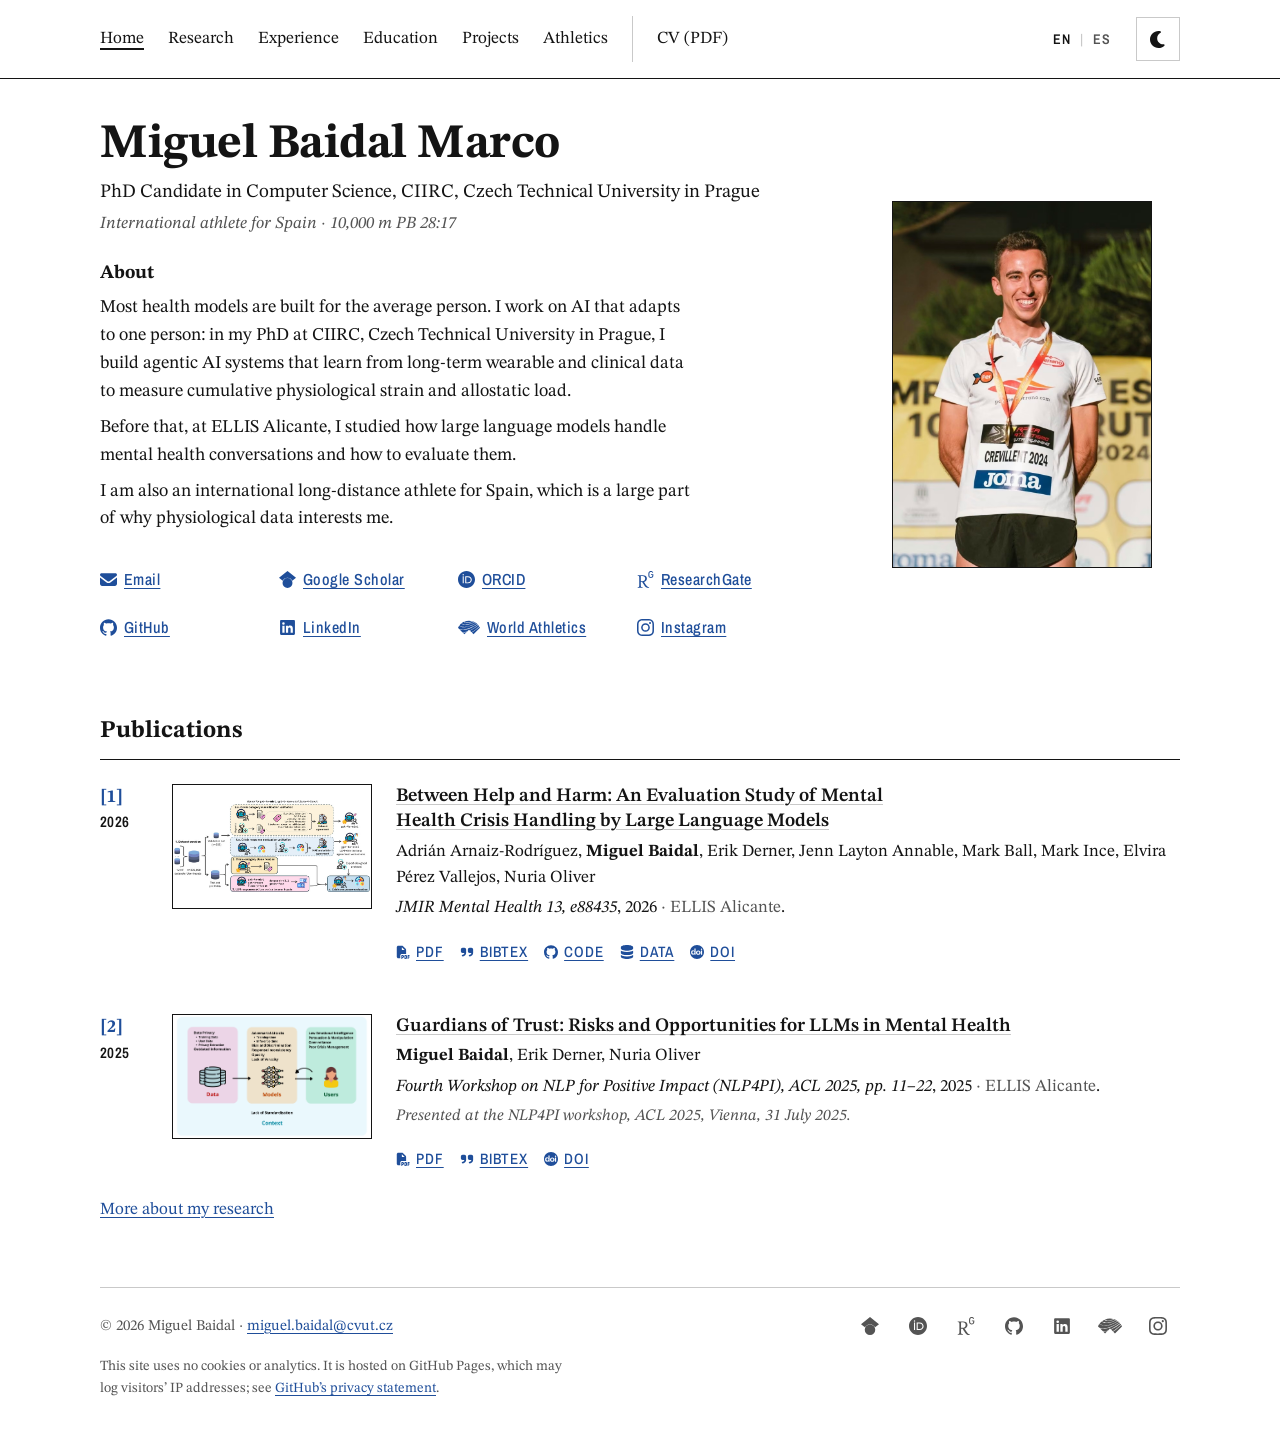
==== index.html @ 5a3a945b "Publish site miguelbaidal/personal-website@95e9708eb3a8faa648cc4aa5ee62a99ee3fa6f00" ====
<!DOCTYPE html><html lang="en"><head><meta charset="utf-8"><meta name="viewport" content="width=device-width, initial-scale=1"><title>Miguel Baidal · PhD Candidate in Computer Science</title><meta name="description" content="Miguel Baidal is a PhD candidate in Computer Science at the Czech Technical University in Prague, working on AI for health and sport, and an international long-distance athlete for Spain."><link rel="canonical" href="https://miguelbaidal.github.io/"><link rel="alternate" hreflang="en" href="https://miguelbaidal.github.io/"><link rel="alternate" hreflang="es" href="https://miguelbaidal.github.io/es/"><link rel="alternate" hreflang="x-default" href="https://miguelbaidal.github.io/"><meta property="og:type" content="profile"><meta property="og:title" content="Miguel Baidal · PhD Candidate in Computer Science"><meta property="og:description" content="Miguel Baidal is a PhD candidate in Computer Science at the Czech Technical University in Prague, working on AI for health and sport, and an international long-distance athlete for Spain."><meta property="og:url" content="https://miguelbaidal.github.io/"><meta property="og:locale" content="en_GB"><meta property="og:locale:alternate" content="es_ES"><meta property="og:image" content="https://miguelbaidal.github.io/img/photos/crevillent-2024-1600.jpg"><meta property="og:image:alt" content="Miguel Baidal smiling on the podium with a gold medal, wearing a white club shirt with a Crevillent 2024 race bib."><meta name="twitter:card" content="summary"><link rel="icon" href="/favicon.svg" type="image/svg+xml"><link rel="icon" href="/favicon-32.png" type="image/png" sizes="32x32"><link rel="apple-touch-icon" href="/apple-touch-icon.png"><script type="application/ld+json">{"@context":"https://schema.org","@type":"Person","name":"Miguel Baidal Marco","alternateName":"Miguel Baidal","jobTitle":"PhD Candidate in Computer Science","affiliation":{"@type":"CollegeOrUniversity","name":"Czech Technical University in Prague"},"email":"mailto:miguel.baidal@cvut.cz","url":"https://miguelbaidal.github.io/","sameAs":["https://scholar.google.com/citations?user=jMGmL9IAAAAJ&hl=en","https://orcid.org/0009-0005-6103-8293","https://www.researchgate.net/profile/Miguel-Baidal","https://github.com/miguelbaidal","https://www.linkedin.com/in/miguel-baidal-marco-95475321b","https://worldathletics.org/athletes/spain/miguel-baidal-14846562","https://www.instagram.com/miguelbaidal/"]}</script><script>
    try {
      const t = localStorage.getItem('theme');
      if (t === 'light' || t === 'dark') document.documentElement.dataset.theme = t;
    } catch (e) {}
  </script><link rel="stylesheet" href="/_astro/Base.DXk0bC92.css"></head><body><a class="skip" href="#main">Skip to content</a><header class="masthead"><div class="sheet masthead-row"><nav aria-label="Sections"><ul><li><a href="/" aria-current="page">Home</a></li><li><a href="/research/">Research</a></li><li><a href="/experience/">Experience</a></li><li><a href="/education/">Education</a></li><li><a href="/projects/">Projects</a></li><li><a href="/athletics/">Athletics</a></li><li><a href="/cv/CV_Miguel_Baidal_EN.pdf" class="cv-link">CV (PDF)</a></li></ul></nav><div class="tools"><p class="lang-switch"><span class="lang-current" aria-current="true" title="English">EN</span><span class="lang-sep" aria-hidden="true">|</span><a href="/es/" hreflang="es" lang="es" title="Español"><span aria-hidden="true">ES</span><span class="sr-only">Español</span></a></p><button class="theme" type="button" id="theme-toggle" data-dark="Dark" data-light="Light" data-switch="Switch to" aria-label="Switch to dark"><svg class="icon i-moon" viewBox="0 0 512 512" width="18" height="18" aria-hidden="true" focusable="false"><path d="M256 0C114.6 0 0 114.6 0 256S114.6 512 256 512c68.8 0 131.3-27.2 177.3-71.4 7.3-7 9.4-17.9 5.3-27.1s-13.7-14.9-23.8-14.1c-4.9 .4-9.8 .6-14.8 .6-101.6 0-184-82.4-184-184 0-72.1 41.5-134.6 102.1-164.8 9.1-4.5 14.3-14.3 13.1-24.4S322.6 8.5 312.7 6.3C294.4 2.2 275.4 0 256 0z" fill="currentColor"></path></svg><svg class="icon i-sun" viewBox="0 0 576 512" width="18" height="18" aria-hidden="true" focusable="false"><path d="M288-32c8.4 0 16.3 4.4 20.6 11.7L364.1 72.3 468.9 46c8.2-2 16.9 .4 22.8 6.3S500 67 498 75.1l-26.3 104.7 92.7 55.5c7.2 4.3 11.7 12.2 11.7 20.6s-4.4 16.3-11.7 20.6L471.7 332.1 498 436.8c2 8.2-.4 16.9-6.3 22.8S477 468 468.9 466l-104.7-26.3-55.5 92.7c-4.3 7.2-12.2 11.7-20.6 11.7s-16.3-4.4-20.6-11.7L211.9 439.7 107.2 466c-8.2 2-16.8-.4-22.8-6.3S76 445 78 436.8l26.2-104.7-92.6-55.5C4.4 272.2 0 264.4 0 256s4.4-16.3 11.7-20.6L104.3 179.9 78 75.1c-2-8.2 .3-16.8 6.3-22.8S99 44 107.2 46l104.7 26.2 55.5-92.6 1.8-2.6c4.5-5.7 11.4-9.1 18.8-9.1zm0 144a144 144 0 1 0 0 288 144 144 0 1 0 0-288zm0 240a96 96 0 1 1 0-192 96 96 0 1 1 0 192z" fill="currentColor"></path></svg></button></div></div></header><main id="main" class="sheet"><section class="title-block" aria-labelledby="name"><div><h1 id="name">Miguel Baidal Marco</h1><p class="affil">PhD Candidate in Computer Science, CIIRC, Czech Technical University in Prague</p><p class="athlete">International athlete for Spain · 10,000 m PB 28:17</p><div class="abstract"><h2 class="subhead">About</h2><p>Most health models are built for the average person. I work on AI that adapts to one person: in my PhD at CIIRC, Czech Technical University in Prague, I build agentic AI systems that learn from long-term wearable and clinical data to measure cumulative physiological strain and allostatic load.</p><p>Before that, at ELLIS Alicante, I studied how large language models handle mental health conversations and how to evaluate them.</p><p>I am also an international long-distance athlete for Spain, which is a large part of why physiological data interests me.</p></div><p class="profiles"><a href="mailto:miguel.baidal@cvut.cz" title="miguel.baidal@cvut.cz"><svg class="icon" viewBox="0 0 512 512" width="18" height="18" aria-hidden="true" focusable="false"><path d="M48 64c-26.5 0-48 21.5-48 48 0 15.1 7.1 29.3 19.2 38.4l208 156c17.1 12.8 40.5 12.8 57.6 0l208-156c12.1-9.1 19.2-23.3 19.2-38.4 0-26.5-21.5-48-48-48L48 64zM0 196L0 384c0 35.3 28.7 64 64 64l384 0c35.3 0 64-28.7 64-64l0-188-198.4 148.8c-34.1 25.6-81.1 25.6-115.2 0L0 196z" fill="currentColor"></path></svg>Email</a><a href="https://scholar.google.com/citations?user=jMGmL9IAAAAJ&amp;hl=en"><svg class="icon" viewBox="0 0 24 24" width="18" height="18" aria-hidden="true" focusable="false"><path d="M5.242 13.769L0 9.5 12 0l12 9.5-5.242 4.269C17.548 11.249 14.978 9.5 12 9.5c-2.977 0-5.548 1.748-6.758 4.269zM12 10a7 7 0 1 0 0 14 7 7 0 0 0 0-14z" fill="currentColor"></path></svg>Google Scholar</a><a href="https://orcid.org/0009-0005-6103-8293"><svg class="icon" viewBox="0 0 24 24" width="18" height="18" aria-hidden="true" focusable="false"><path d="M12 0C5.372 0 0 5.372 0 12s5.372 12 12 12 12-5.372 12-12S18.628 0 12 0zM7.369 4.378c.525 0 .947.431.947.947s-.422.947-.947.947a.95.95 0 0 1-.947-.947c0-.525.422-.947.947-.947zm-.722 3.038h1.444v10.041H6.647V7.416zm3.562 0h3.9c3.712 0 5.344 2.653 5.344 5.025 0 2.578-2.016 5.025-5.325 5.025h-3.919V7.416zm1.444 1.303v7.444h2.297c3.272 0 4.022-2.484 4.022-3.722 0-2.016-1.284-3.722-4.097-3.722h-2.222z" fill="currentColor"></path></svg>ORCID</a><a href="https://www.researchgate.net/profile/Miguel-Baidal"><svg class="icon" viewBox="0 0 24 24" width="18" height="18" aria-hidden="true" focusable="false"><path d="M19.586 0c-.818 0-1.508.19-2.073.565-.563.377-.97.936-1.213 1.68a3.193 3.193 0 0 0-.112.437 8.365 8.365 0 0 0-.078.53 9 9 0 0 0-.05.727c-.01.282-.013.621-.013 1.016a31.121 31.123 0 0 0 .014 1.017 9 9 0 0 0 .05.727 7.946 7.946 0 0 0 .077.53h-.005a3.334 3.334 0 0 0 .113.438c.245.743.65 1.303 1.214 1.68.565.376 1.256.564 2.075.564.8 0 1.536-.213 2.105-.603.57-.39.94-.916 1.175-1.65.076-.235.135-.558.177-.93a10.9 10.9 0 0 0 .043-1.207v-.82c0-.095-.047-.142-.14-.142h-3.064c-.094 0-.14.047-.14.141v.956c0 .094.046.14.14.14h1.666c.056 0 .084.03.084.086 0 .36 0 .62-.036.865-.038.244-.1.447-.147.606-.108.385-.348.664-.638.876-.29.212-.738.35-1.227.35-.545 0-.901-.15-1.21-.353-.306-.203-.517-.454-.67-.915a3.136 3.136 0 0 1-.147-.762 17.366 17.367 0 0 1-.034-.656c-.01-.26-.014-.572-.014-.939a26.401 26.403 0 0 1 .014-.938 15.821 15.822 0 0 1 .035-.656 3.19 3.19 0 0 1 .148-.76 1.89 1.89 0 0 1 .742-1.01c.344-.244.593-.352 1.137-.352.508 0 .815.096 1.144.303.33.207.528.492.764.925.047.094.111.118.198.07l1.044-.43c.075-.048.09-.115.042-.199a3.549 3.549 0 0 0-.466-.742 3 3 0 0 0-.679-.607 3.313 3.313 0 0 0-.903-.41A4.068 4.068 0 0 0 19.586 0zM8.217 5.836c-1.69 0-3.036.086-4.297.086-1.146 0-2.291 0-3.007-.029v.831l1.088.2c.744.144 1.174.488 1.174 2.264v11.288c0 1.777-.43 2.12-1.174 2.263l-1.088.2v.832c.773-.029 2.12-.086 3.465-.086 1.29 0 2.951.057 3.667.086v-.831l-1.49-.2c-.773-.115-1.174-.487-1.174-2.264v-4.784c.688.057 1.29.057 2.206.057 1.748 3.123 3.41 5.472 4.355 6.56.86 1.032 2.177 1.691 3.839 1.691.487 0 1.003-.086 1.318-.23v-.744c-1.031 0-2.063-.716-2.808-1.518-1.26-1.376-2.95-3.582-4.355-6.074 2.32-.545 4.04-2.722 4.04-4.9 0-3.208-2.492-4.698-5.758-4.698zm-.515 1.29c2.406 0 3.839 1.26 3.839 3.552 0 2.263-1.547 3.782-4.097 3.782-.974 0-1.404-.03-2.063-.086v-7.19c.66-.059 1.547-.059 2.32-.059z" fill="currentColor"></path></svg>ResearchGate</a><a href="https://github.com/miguelbaidal"><svg class="icon" viewBox="0 0 24 24" width="18" height="18" aria-hidden="true" focusable="false"><path d="M12 .297c-6.63 0-12 5.373-12 12 0 5.303 3.438 9.8 8.205 11.385.6.113.82-.258.82-.577 0-.285-.01-1.04-.015-2.04-3.338.724-4.042-1.61-4.042-1.61C4.422 18.07 3.633 17.7 3.633 17.7c-1.087-.744.084-.729.084-.729 1.205.084 1.838 1.236 1.838 1.236 1.07 1.835 2.809 1.305 3.495.998.108-.776.417-1.305.76-1.605-2.665-.3-5.466-1.332-5.466-5.93 0-1.31.465-2.38 1.235-3.22-.135-.303-.54-1.523.105-3.176 0 0 1.005-.322 3.3 1.23.96-.267 1.98-.399 3-.405 1.02.006 2.04.138 3 .405 2.28-1.552 3.285-1.23 3.285-1.23.645 1.653.24 2.873.12 3.176.765.84 1.23 1.91 1.23 3.22 0 4.61-2.805 5.625-5.475 5.92.42.36.81 1.096.81 2.22 0 1.606-.015 2.896-.015 3.286 0 .315.21.69.825.57C20.565 22.092 24 17.592 24 12.297c0-6.627-5.373-12-12-12" fill="currentColor"></path></svg>GitHub</a><a href="https://www.linkedin.com/in/miguel-baidal-marco-95475321b"><svg class="icon" viewBox="0 0 448 512" width="18" height="18" aria-hidden="true" focusable="false"><path d="M416 32L31.9 32C14.3 32 0 46.5 0 64.3L0 447.7C0 465.5 14.3 480 31.9 480L416 480c17.6 0 32-14.5 32-32.3l0-383.4C448 46.5 433.6 32 416 32zM135.4 416l-66.4 0 0-213.8 66.5 0 0 213.8-.1 0zM102.2 96a38.5 38.5 0 1 1 0 77 38.5 38.5 0 1 1 0-77zM384.3 416l-66.4 0 0-104c0-24.8-.5-56.7-34.5-56.7-34.6 0-39.9 27-39.9 54.9l0 105.8-66.4 0 0-213.8 63.7 0 0 29.2 .9 0c8.9-16.8 30.6-34.5 62.9-34.5 67.2 0 79.7 44.3 79.7 101.9l0 117.2z" fill="currentColor"></path></svg>LinkedIn</a><a href="https://worldathletics.org/athletes/spain/miguel-baidal-14846562"><svg class="icon wide" viewBox="180.272 -437.793 64.713 40.079" width="18" height="18" aria-hidden="true" focusable="false"><path d="M184.264-412.771l-.119-.046-3.873-3.874a35.312,35.312,0,0,1,3.528-6.2c2.218,2.079,6.668,4.505,15.354,4.505.306,0,.617,0,.933-.009,14.888-.289,30.215-9.565,33.836-12.255a35.241,35.241,0,0,1,2.925,2.462,116.565,116.565,0,0,1-24.327,12.967,55.658,55.658,0,0,1-16.214,3.786A32.971,32.971,0,0,1,184.264-412.771Zm.139-10.966c.9.982,3.793,2.893,8.883,3.822,4.151.758,11.043,1.042,20.3-1.912a73.522,73.522,0,0,0,19.472-9.459,35.422,35.422,0,0,0-3.386-2.125,62.912,62.912,0,0,1-21.445,7.368,42.094,42.094,0,0,1-6.157.513,23.784,23.784,0,0,1-5.753-.647,9.513,9.513,0,0,1-5.718-3.5q-.112-.163-.177-.276A36.192,36.192,0,0,0,184.4-423.737Zm23.145-9.155a44.918,44.918,0,0,0,15.321-3.168c.081-.036.213-.1.288-.133a35.639,35.639,0,0,0-10.534-1.6,35.233,35.233,0,0,0-14.114,2.931,1.071,1.071,0,0,0,.169.343C199.77-433.088,203.976-432.741,207.548-432.893Zm.528,5.827a60.733,60.733,0,0,0,20.535-6.909,35.108,35.108,0,0,0-4.086-1.76c-.119.073-.278.166-.416.234-1.932.959-7.412,3.233-16.556,3.637q-.912.04-1.755.04a23.259,23.259,0,0,1-4.448-.371,5.59,5.59,0,0,1-3.5-1.7,2.262,2.262,0,0,1-.291-.529,35.348,35.348,0,0,0-6.314,3.833,5.337,5.337,0,0,0,.76.989C195.635-425.831,203.632-426.394,208.076-427.065Zm-8.827,29.351,6.549-6.549a40.439,40.439,0,0,1-11.167,1.931Zm43.981-22.426c-.509.445-1.062.932-1.656,1.457-4.849,4.277-12.175,10.74-20.6,15.943L226-397.714,244.985-416.7A35.166,35.166,0,0,0,243.231-420.14Zm-.54-.9a35.46,35.46,0,0,0-2.137-3.072,130.507,130.507,0,0,1-24.977,15.979l4.646,4.644c8.288-5.075,16.572-12.366,21.037-16.3Q242.068-420.5,242.691-421.04Zm-5.09-6.416c-4.072,3.035-22.892,15-38.627,16.843a41.708,41.708,0,0,1-4.774.264,35.955,35.955,0,0,1-8.519-.938l7.957,7.959a45.522,45.522,0,0,0,13.778-2.554l5.206-5.206,2.182,2.181a135.8,135.8,0,0,0,25.11-16Q238.82-426.238,237.6-427.456Z" fill="currentColor"></path></svg>World Athletics</a><a href="https://www.instagram.com/miguelbaidal/"><svg class="icon" viewBox="0 0 24 24" width="18" height="18" aria-hidden="true" focusable="false"><path d="M7.0301.084c-1.2768.0602-2.1487.264-2.911.5634-.7888.3075-1.4575.72-2.1228 1.3877-.6652.6677-1.075 1.3368-1.3802 2.127-.2954.7638-.4956 1.6365-.552 2.914-.0564 1.2775-.0689 1.6882-.0626 4.947.0062 3.2586.0206 3.6671.0825 4.9473.061 1.2765.264 2.1482.5635 2.9107.308.7889.72 1.4573 1.388 2.1228.6679.6655 1.3365 1.0743 2.1285 1.38.7632.295 1.6361.4961 2.9134.552 1.2773.056 1.6884.069 4.9462.0627 3.2578-.0062 3.668-.0207 4.9478-.0814 1.28-.0607 2.147-.2652 2.9098-.5633.7889-.3086 1.4578-.72 2.1228-1.3881.665-.6682 1.0745-1.3378 1.3795-2.1284.2957-.7632.4966-1.636.552-2.9124.056-1.2809.0692-1.6898.063-4.948-.0063-3.2583-.021-3.6668-.0817-4.9465-.0607-1.2797-.264-2.1487-.5633-2.9117-.3084-.7889-.72-1.4568-1.3876-2.1228C21.2982 1.33 20.628.9208 19.8378.6165 19.074.321 18.2017.1197 16.9244.0645 15.6471.0093 15.236-.005 11.977.0014 8.718.0076 8.31.0215 7.0301.0839m.1402 21.6932c-1.17-.0509-1.8053-.2453-2.2287-.408-.5606-.216-.96-.4771-1.3819-.895-.422-.4178-.6811-.8186-.9-1.378-.1644-.4234-.3624-1.058-.4171-2.228-.0595-1.2645-.072-1.6442-.079-4.848-.007-3.2037.0053-3.583.0607-4.848.05-1.169.2456-1.805.408-2.2282.216-.5613.4762-.96.895-1.3816.4188-.4217.8184-.6814 1.3783-.9003.423-.1651 1.0575-.3614 2.227-.4171 1.2655-.06 1.6447-.072 4.848-.079 3.2033-.007 3.5835.005 4.8495.0608 1.169.0508 1.8053.2445 2.228.408.5608.216.96.4754 1.3816.895.4217.4194.6816.8176.9005 1.3787.1653.4217.3617 1.056.4169 2.2263.0602 1.2655.0739 1.645.0796 4.848.0058 3.203-.0055 3.5834-.061 4.848-.051 1.17-.245 1.8055-.408 2.2294-.216.5604-.4763.96-.8954 1.3814-.419.4215-.8181.6811-1.3783.9-.4224.1649-1.0577.3617-2.2262.4174-1.2656.0595-1.6448.072-4.8493.079-3.2045.007-3.5825-.006-4.848-.0608M16.953 5.5864A1.44 1.44 0 1 0 18.39 4.144a1.44 1.44 0 0 0-1.437 1.4424M5.8385 12.012c.0067 3.4032 2.7706 6.1557 6.173 6.1493 3.4026-.0065 6.157-2.7701 6.1506-6.1733-.0065-3.4032-2.771-6.1565-6.174-6.1498-3.403.0067-6.156 2.771-6.1496 6.1738M8 12.0077a4 4 0 1 1 4.008 3.9921A3.9996 3.9996 0 0 1 8 12.0077" fill="currentColor"></path></svg>Instagram</a></p></div><figure class="photo portrait-fig"><picture><source type="image/avif" srcset="/img/photos/crevillent-2024-800.avif 800w, /img/photos/crevillent-2024-1600.avif 965w" sizes="(max-width: 860px) 140px, 260px"><source type="image/webp" srcset="/img/photos/crevillent-2024-800.webp 800w, /img/photos/crevillent-2024-1600.webp 965w" sizes="(max-width: 860px) 140px, 260px"><img src="/img/photos/crevillent-2024-800.jpg" srcset="/img/photos/crevillent-2024-800.jpg 800w, /img/photos/crevillent-2024-1600.jpg 965w" sizes="(max-width: 860px) 140px, 260px" width="965" height="1365" alt="Miguel Baidal smiling on the podium with a gold medal, wearing a white club shirt with a Crevillent 2024 race bib." loading="eager" decoding="async"></picture></figure></section><section class="section home-low" aria-labelledby="pubs"><h2 id="pubs">Publications</h2><div class="pubs"><article class="pub" id="ref-1"><p class="pub-key"><span>[1]</span><span class="pub-year">2026</span></p><figure class="pub-fig"><img src="/img/papers/between-help-and-harm-fig1.jpg" alt="Figure 1 of the paper: the study methodology, from dataset curation to crisis category classification and crisis response evaluation." loading="lazy" width="240" height="150"></figure><div class="pub-body"><h3 class="pub-title" lang="en"><a href="https://mental.jmir.org/2026/1/e88435">Between Help and Harm: An Evaluation Study of Mental Health Crisis Handling by Large Language Models</a></h3><p class="pub-authors">Adrián Arnaiz-Rodríguez, <strong>Miguel Baidal</strong>, Erik Derner, Jenn Layton Annable, Mark Ball, Mark Ince, Elvira Pérez Vallejos, Nuria Oliver</p><p class="pub-venue" lang="en"><em>JMIR Mental Health 13, e88435</em>, 2026<span class="pub-context" lang="en"> · ELLIS Alicante</span>.</p><div class="chips"><a href="https://mental.jmir.org/2026/1/e88435/PDF"><svg class="icon" viewBox="0 0 576 512" width="18" height="18" aria-hidden="true" focusable="false"><path d="M96 0C60.7 0 32 28.7 32 64l0 384c0 35.3 28.7 64 64 64l80 0 0-112c0-35.3 28.7-64 64-64l176 0 0-165.5c0-17-6.7-33.3-18.7-45.3L290.7 18.7C278.7 6.7 262.5 0 245.5 0L96 0zM357.5 176L264 176c-13.3 0-24-10.7-24-24L240 58.5 357.5 176zM240 380c-11 0-20 9-20 20l0 128c0 11 9 20 20 20s20-9 20-20l0-28 12 0c33.1 0 60-26.9 60-60s-26.9-60-60-60l-32 0zm32 80l-12 0 0-40 12 0c11 0 20 9 20 20s-9 20-20 20zm96-80c-11 0-20 9-20 20l0 128c0 11 9 20 20 20l32 0c28.7 0 52-23.3 52-52l0-64c0-28.7-23.3-52-52-52l-32 0zm20 128l0-88 12 0c6.6 0 12 5.4 12 12l0 64c0 6.6-5.4 12-12 12l-12 0zm88-108l0 128c0 11 9 20 20 20s20-9 20-20l0-44 28 0c11 0 20-9 20-20s-9-20-20-20l-28 0 0-24 28 0c11 0 20-9 20-20s-9-20-20-20l-48 0c-11 0-20 9-20 20z" fill="currentColor"></path></svg>PDF</a><button type="button" class="bib-toggle" aria-expanded="false" aria-controls="bib-1"><svg class="icon" viewBox="0 0 448 512" width="18" height="18" aria-hidden="true" focusable="false"><path d="M448 296c0 66.3-53.7 120-120 120l-8 0c-17.7 0-32-14.3-32-32s14.3-32 32-32l8 0c30.9 0 56-25.1 56-56l0-8-64 0c-35.3 0-64-28.7-64-64l0-64c0-35.3 28.7-64 64-64l64 0c35.3 0 64 28.7 64 64l0 136zm-256 0c0 66.3-53.7 120-120 120l-8 0c-17.7 0-32-14.3-32-32s14.3-32 32-32l8 0c30.9 0 56-25.1 56-56l0-8-64 0c-35.3 0-64-28.7-64-64l0-64c0-35.3 28.7-64 64-64l64 0c35.3 0 64 28.7 64 64l0 136z" fill="currentColor"></path></svg>BibTeX</button><a href="https://github.com/ellisalicante/LLMs-Mental-Health-Crisis"><svg class="icon" viewBox="0 0 24 24" width="18" height="18" aria-hidden="true" focusable="false"><path d="M12 .297c-6.63 0-12 5.373-12 12 0 5.303 3.438 9.8 8.205 11.385.6.113.82-.258.82-.577 0-.285-.01-1.04-.015-2.04-3.338.724-4.042-1.61-4.042-1.61C4.422 18.07 3.633 17.7 3.633 17.7c-1.087-.744.084-.729.084-.729 1.205.084 1.838 1.236 1.838 1.236 1.07 1.835 2.809 1.305 3.495.998.108-.776.417-1.305.76-1.605-2.665-.3-5.466-1.332-5.466-5.93 0-1.31.465-2.38 1.235-3.22-.135-.303-.54-1.523.105-3.176 0 0 1.005-.322 3.3 1.23.96-.267 1.98-.399 3-.405 1.02.006 2.04.138 3 .405 2.28-1.552 3.285-1.23 3.285-1.23.645 1.653.24 2.873.12 3.176.765.84 1.23 1.91 1.23 3.22 0 4.61-2.805 5.625-5.475 5.92.42.36.81 1.096.81 2.22 0 1.606-.015 2.896-.015 3.286 0 .315.21.69.825.57C20.565 22.092 24 17.592 24 12.297c0-6.627-5.373-12-12-12" fill="currentColor"></path></svg>Code</a><a href="https://ellisalicante.org/datasets/mental-health-crisis-llms/"><svg class="icon" viewBox="0 0 448 512" width="18" height="18" aria-hidden="true" focusable="false"><path d="M448 205.8c-14.8 9.8-31.8 17.7-49.5 24-47 16.8-108.7 26.2-174.5 26.2S96.4 246.5 49.5 229.8c-17.6-6.3-34.7-14.2-49.5-24L0 288c0 44.2 100.3 80 224 80s224-35.8 224-80l0-82.2zm0-77.8l0-48C448 35.8 347.7 0 224 0S0 35.8 0 80l0 48c0 44.2 100.3 80 224 80s224-35.8 224-80zM398.5 389.8C351.6 406.5 289.9 416 224 416S96.4 406.5 49.5 389.8c-17.6-6.3-34.7-14.2-49.5-24L0 432c0 44.2 100.3 80 224 80s224-35.8 224-80l0-66.2c-14.8 9.8-31.8 17.7-49.5 24z" fill="currentColor"></path></svg>Data</a><a href="https://doi.org/10.2196/88435"><svg class="icon" viewBox="0 0 24 24" width="18" height="18" aria-hidden="true" focusable="false"><path d="M24 12c0 6.633-5.367 12-12 12S0 18.633 0 12 5.367 0 12 0s12 5.367 12 12ZM7.588 6.097v4.471c-.663-.925-1.403-1.373-2.406-1.373-2.046 0-3.244 1.441-3.244 3.847 0 2.357 1.325 3.848 3.166 3.848 1.12 0 1.88-.4 2.445-1.325l-.039 1.042h2.045V6.097Zm-1.763 8.942c-1.12 0-1.802-.76-1.802-2.045 0-1.325.682-2.085 1.802-2.085 1.081 0 1.802.76 1.802 2.085 0 1.285-.672 2.045-1.802 2.045Zm12.253-1.948c0-2.172-1.578-3.789-3.906-3.789-2.328 0-3.945 1.695-3.945 3.789 0 2.133 1.578 3.789 3.945 3.789 2.289 0 3.906-1.656 3.906-3.789Zm-2.094-.01c0 1.14-.711 1.89-1.851 1.89-1.139 0-1.851-.75-1.851-1.89 0-1.139.712-1.89 1.851-1.89 1.149 0 1.861.751 1.851 1.89Zm2.6-5.795c0 .633.517 1.227 1.189 1.227.633 0 1.188-.555 1.188-1.227a1.17 1.17 0 0 0-1.188-1.189c-.672 0-1.179.556-1.189 1.189Zm.166 9.341h2.055V9.604H18.75Z" fill="currentColor"></path></svg>DOI</a></div><div class="bib" id="bib-1" hidden><div class="bib-bar"><span class="copy-status" role="status" aria-live="polite"></span><button type="button" class="copy-bib" data-copied="Copied" data-failed="Could not copy. Select the text below instead.">Copy</button></div><pre>@article{arnaiz2026between,
  title   = {Between Help and Harm: An Evaluation Study of Mental Health Crisis Handling by Large Language Models},
  author  = {Arnaiz-Rodr{\&#39;\i}guez, Adri{\&#39;a}n and Baidal, Miguel and Derner, Erik and Layton Annable, Jenn and Ball, Mark and Ince, Mark and P{\&#39;e}rez Vallejos, Elvira and Oliver, Nuria},
  journal = {JMIR Mental Health},
  volume  = {13},
  pages   = {e88435},
  year    = {2026},
  doi     = {10.2196/88435}
}</pre></div></div></article><script type="module">document.querySelectorAll(`.bib-toggle`).forEach(e=>{e.addEventListener(`click`,()=>{let t=document.getElementById(e.getAttribute(`aria-controls`)??``);if(!t)return;let n=e.getAttribute(`aria-expanded`)===`true`;e.setAttribute(`aria-expanded`,String(!n)),t.hidden=n})}),document.querySelectorAll(`.copy-bib`).forEach(e=>{let t=e.previousElementSibling,n;e.addEventListener(`click`,async()=>{let r=e.closest(`.bib`)?.querySelector(`pre`)?.textContent??``;try{await Promise.race([navigator.clipboard.writeText(r),new Promise((e,t)=>setTimeout(t,1500))]),t.textContent=e.dataset.copied??``}catch{t.textContent=e.dataset.failed??``}clearTimeout(n),n=window.setTimeout(()=>t.textContent=``,2500)})});</script><article class="pub" id="ref-2"><p class="pub-key"><span>[2]</span><span class="pub-year">2025</span></p><figure class="pub-fig"><img src="/img/papers/guardians-of-trust-fig1.png" alt="Figure 1 of the paper: taxonomy of LLM risks in mental health across data, models, users and context." loading="lazy" width="240" height="150"></figure><div class="pub-body"><h3 class="pub-title" lang="en"><a href="https://aclanthology.org/2025.nlp4pi-1.2/">Guardians of Trust: Risks and Opportunities for LLMs in Mental Health</a></h3><p class="pub-authors"><strong>Miguel Baidal</strong>, Erik Derner, Nuria Oliver</p><p class="pub-venue" lang="en"><em>Fourth Workshop on NLP for Positive Impact (NLP4PI), ACL 2025, pp. 11–22</em>, 2025<span class="pub-context" lang="en"> · ELLIS Alicante</span>.</p><p class="presented">Presented at the NLP4PI workshop, ACL 2025, Vienna, 31 July 2025.</p><div class="chips"><a href="https://aclanthology.org/2025.nlp4pi-1.2.pdf"><svg class="icon" viewBox="0 0 576 512" width="18" height="18" aria-hidden="true" focusable="false"><path d="M96 0C60.7 0 32 28.7 32 64l0 384c0 35.3 28.7 64 64 64l80 0 0-112c0-35.3 28.7-64 64-64l176 0 0-165.5c0-17-6.7-33.3-18.7-45.3L290.7 18.7C278.7 6.7 262.5 0 245.5 0L96 0zM357.5 176L264 176c-13.3 0-24-10.7-24-24L240 58.5 357.5 176zM240 380c-11 0-20 9-20 20l0 128c0 11 9 20 20 20s20-9 20-20l0-28 12 0c33.1 0 60-26.9 60-60s-26.9-60-60-60l-32 0zm32 80l-12 0 0-40 12 0c11 0 20 9 20 20s-9 20-20 20zm96-80c-11 0-20 9-20 20l0 128c0 11 9 20 20 20l32 0c28.7 0 52-23.3 52-52l0-64c0-28.7-23.3-52-52-52l-32 0zm20 128l0-88 12 0c6.6 0 12 5.4 12 12l0 64c0 6.6-5.4 12-12 12l-12 0zm88-108l0 128c0 11 9 20 20 20s20-9 20-20l0-44 28 0c11 0 20-9 20-20s-9-20-20-20l-28 0 0-24 28 0c11 0 20-9 20-20s-9-20-20-20l-48 0c-11 0-20 9-20 20z" fill="currentColor"></path></svg>PDF</a><button type="button" class="bib-toggle" aria-expanded="false" aria-controls="bib-2"><svg class="icon" viewBox="0 0 448 512" width="18" height="18" aria-hidden="true" focusable="false"><path d="M448 296c0 66.3-53.7 120-120 120l-8 0c-17.7 0-32-14.3-32-32s14.3-32 32-32l8 0c30.9 0 56-25.1 56-56l0-8-64 0c-35.3 0-64-28.7-64-64l0-64c0-35.3 28.7-64 64-64l64 0c35.3 0 64 28.7 64 64l0 136zm-256 0c0 66.3-53.7 120-120 120l-8 0c-17.7 0-32-14.3-32-32s14.3-32 32-32l8 0c30.9 0 56-25.1 56-56l0-8-64 0c-35.3 0-64-28.7-64-64l0-64c0-35.3 28.7-64 64-64l64 0c35.3 0 64 28.7 64 64l0 136z" fill="currentColor"></path></svg>BibTeX</button><a href="https://doi.org/10.18653/v1/2025.nlp4pi-1.2"><svg class="icon" viewBox="0 0 24 24" width="18" height="18" aria-hidden="true" focusable="false"><path d="M24 12c0 6.633-5.367 12-12 12S0 18.633 0 12 5.367 0 12 0s12 5.367 12 12ZM7.588 6.097v4.471c-.663-.925-1.403-1.373-2.406-1.373-2.046 0-3.244 1.441-3.244 3.847 0 2.357 1.325 3.848 3.166 3.848 1.12 0 1.88-.4 2.445-1.325l-.039 1.042h2.045V6.097Zm-1.763 8.942c-1.12 0-1.802-.76-1.802-2.045 0-1.325.682-2.085 1.802-2.085 1.081 0 1.802.76 1.802 2.085 0 1.285-.672 2.045-1.802 2.045Zm12.253-1.948c0-2.172-1.578-3.789-3.906-3.789-2.328 0-3.945 1.695-3.945 3.789 0 2.133 1.578 3.789 3.945 3.789 2.289 0 3.906-1.656 3.906-3.789Zm-2.094-.01c0 1.14-.711 1.89-1.851 1.89-1.139 0-1.851-.75-1.851-1.89 0-1.139.712-1.89 1.851-1.89 1.149 0 1.861.751 1.851 1.89Zm2.6-5.795c0 .633.517 1.227 1.189 1.227.633 0 1.188-.555 1.188-1.227a1.17 1.17 0 0 0-1.188-1.189c-.672 0-1.179.556-1.189 1.189Zm.166 9.341h2.055V9.604H18.75Z" fill="currentColor"></path></svg>DOI</a></div><div class="bib" id="bib-2" hidden><div class="bib-bar"><span class="copy-status" role="status" aria-live="polite"></span><button type="button" class="copy-bib" data-copied="Copied" data-failed="Could not copy. Select the text below instead.">Copy</button></div><pre>@inproceedings{baidal2025guardians,
  title     = {Guardians of Trust: Risks and Opportunities for {LLM}s in Mental Health},
  author    = {Baidal, Miguel and Derner, Erik and Oliver, Nuria},
  booktitle = {Proceedings of the Fourth Workshop on NLP for Positive Impact (NLP4PI)},
  pages     = {11--22},
  year      = {2025},
  publisher = {Association for Computational Linguistics},
  doi       = {10.18653/v1/2025.nlp4pi-1.2}
}</pre></div></div></article></div><p class="more"><a href="/research/">More about my research</a></p></section></main><footer class="sheet colophon"><div class="colophon-inner"><p>© 2026 Miguel Baidal · <a href="mailto:miguel.baidal@cvut.cz">miguel.baidal@cvut.cz</a></p><p class="foot-links"><a href="https://scholar.google.com/citations?user=jMGmL9IAAAAJ&amp;hl=en" aria-label="Google Scholar" title="Google Scholar"><svg class="icon" viewBox="0 0 24 24" width="18" height="18" aria-hidden="true" focusable="false"><path d="M5.242 13.769L0 9.5 12 0l12 9.5-5.242 4.269C17.548 11.249 14.978 9.5 12 9.5c-2.977 0-5.548 1.748-6.758 4.269zM12 10a7 7 0 1 0 0 14 7 7 0 0 0 0-14z" fill="currentColor"></path></svg></a><a href="https://orcid.org/0009-0005-6103-8293" aria-label="ORCID" title="ORCID"><svg class="icon" viewBox="0 0 24 24" width="18" height="18" aria-hidden="true" focusable="false"><path d="M12 0C5.372 0 0 5.372 0 12s5.372 12 12 12 12-5.372 12-12S18.628 0 12 0zM7.369 4.378c.525 0 .947.431.947.947s-.422.947-.947.947a.95.95 0 0 1-.947-.947c0-.525.422-.947.947-.947zm-.722 3.038h1.444v10.041H6.647V7.416zm3.562 0h3.9c3.712 0 5.344 2.653 5.344 5.025 0 2.578-2.016 5.025-5.325 5.025h-3.919V7.416zm1.444 1.303v7.444h2.297c3.272 0 4.022-2.484 4.022-3.722 0-2.016-1.284-3.722-4.097-3.722h-2.222z" fill="currentColor"></path></svg></a><a href="https://www.researchgate.net/profile/Miguel-Baidal" aria-label="ResearchGate" title="ResearchGate"><svg class="icon" viewBox="0 0 24 24" width="18" height="18" aria-hidden="true" focusable="false"><path d="M19.586 0c-.818 0-1.508.19-2.073.565-.563.377-.97.936-1.213 1.68a3.193 3.193 0 0 0-.112.437 8.365 8.365 0 0 0-.078.53 9 9 0 0 0-.05.727c-.01.282-.013.621-.013 1.016a31.121 31.123 0 0 0 .014 1.017 9 9 0 0 0 .05.727 7.946 7.946 0 0 0 .077.53h-.005a3.334 3.334 0 0 0 .113.438c.245.743.65 1.303 1.214 1.68.565.376 1.256.564 2.075.564.8 0 1.536-.213 2.105-.603.57-.39.94-.916 1.175-1.65.076-.235.135-.558.177-.93a10.9 10.9 0 0 0 .043-1.207v-.82c0-.095-.047-.142-.14-.142h-3.064c-.094 0-.14.047-.14.141v.956c0 .094.046.14.14.14h1.666c.056 0 .084.03.084.086 0 .36 0 .62-.036.865-.038.244-.1.447-.147.606-.108.385-.348.664-.638.876-.29.212-.738.35-1.227.35-.545 0-.901-.15-1.21-.353-.306-.203-.517-.454-.67-.915a3.136 3.136 0 0 1-.147-.762 17.366 17.367 0 0 1-.034-.656c-.01-.26-.014-.572-.014-.939a26.401 26.403 0 0 1 .014-.938 15.821 15.822 0 0 1 .035-.656 3.19 3.19 0 0 1 .148-.76 1.89 1.89 0 0 1 .742-1.01c.344-.244.593-.352 1.137-.352.508 0 .815.096 1.144.303.33.207.528.492.764.925.047.094.111.118.198.07l1.044-.43c.075-.048.09-.115.042-.199a3.549 3.549 0 0 0-.466-.742 3 3 0 0 0-.679-.607 3.313 3.313 0 0 0-.903-.41A4.068 4.068 0 0 0 19.586 0zM8.217 5.836c-1.69 0-3.036.086-4.297.086-1.146 0-2.291 0-3.007-.029v.831l1.088.2c.744.144 1.174.488 1.174 2.264v11.288c0 1.777-.43 2.12-1.174 2.263l-1.088.2v.832c.773-.029 2.12-.086 3.465-.086 1.29 0 2.951.057 3.667.086v-.831l-1.49-.2c-.773-.115-1.174-.487-1.174-2.264v-4.784c.688.057 1.29.057 2.206.057 1.748 3.123 3.41 5.472 4.355 6.56.86 1.032 2.177 1.691 3.839 1.691.487 0 1.003-.086 1.318-.23v-.744c-1.031 0-2.063-.716-2.808-1.518-1.26-1.376-2.95-3.582-4.355-6.074 2.32-.545 4.04-2.722 4.04-4.9 0-3.208-2.492-4.698-5.758-4.698zm-.515 1.29c2.406 0 3.839 1.26 3.839 3.552 0 2.263-1.547 3.782-4.097 3.782-.974 0-1.404-.03-2.063-.086v-7.19c.66-.059 1.547-.059 2.32-.059z" fill="currentColor"></path></svg></a><a href="https://github.com/miguelbaidal" aria-label="GitHub" title="GitHub"><svg class="icon" viewBox="0 0 24 24" width="18" height="18" aria-hidden="true" focusable="false"><path d="M12 .297c-6.63 0-12 5.373-12 12 0 5.303 3.438 9.8 8.205 11.385.6.113.82-.258.82-.577 0-.285-.01-1.04-.015-2.04-3.338.724-4.042-1.61-4.042-1.61C4.422 18.07 3.633 17.7 3.633 17.7c-1.087-.744.084-.729.084-.729 1.205.084 1.838 1.236 1.838 1.236 1.07 1.835 2.809 1.305 3.495.998.108-.776.417-1.305.76-1.605-2.665-.3-5.466-1.332-5.466-5.93 0-1.31.465-2.38 1.235-3.22-.135-.303-.54-1.523.105-3.176 0 0 1.005-.322 3.3 1.23.96-.267 1.98-.399 3-.405 1.02.006 2.04.138 3 .405 2.28-1.552 3.285-1.23 3.285-1.23.645 1.653.24 2.873.12 3.176.765.84 1.23 1.91 1.23 3.22 0 4.61-2.805 5.625-5.475 5.92.42.36.81 1.096.81 2.22 0 1.606-.015 2.896-.015 3.286 0 .315.21.69.825.57C20.565 22.092 24 17.592 24 12.297c0-6.627-5.373-12-12-12" fill="currentColor"></path></svg></a><a href="https://www.linkedin.com/in/miguel-baidal-marco-95475321b" aria-label="LinkedIn" title="LinkedIn"><svg class="icon" viewBox="0 0 448 512" width="18" height="18" aria-hidden="true" focusable="false"><path d="M416 32L31.9 32C14.3 32 0 46.5 0 64.3L0 447.7C0 465.5 14.3 480 31.9 480L416 480c17.6 0 32-14.5 32-32.3l0-383.4C448 46.5 433.6 32 416 32zM135.4 416l-66.4 0 0-213.8 66.5 0 0 213.8-.1 0zM102.2 96a38.5 38.5 0 1 1 0 77 38.5 38.5 0 1 1 0-77zM384.3 416l-66.4 0 0-104c0-24.8-.5-56.7-34.5-56.7-34.6 0-39.9 27-39.9 54.9l0 105.8-66.4 0 0-213.8 63.7 0 0 29.2 .9 0c8.9-16.8 30.6-34.5 62.9-34.5 67.2 0 79.7 44.3 79.7 101.9l0 117.2z" fill="currentColor"></path></svg></a><a href="https://worldathletics.org/athletes/spain/miguel-baidal-14846562" aria-label="World Athletics" title="World Athletics"><svg class="icon wide" viewBox="180.272 -437.793 64.713 40.079" width="18" height="18" aria-hidden="true" focusable="false"><path d="M184.264-412.771l-.119-.046-3.873-3.874a35.312,35.312,0,0,1,3.528-6.2c2.218,2.079,6.668,4.505,15.354,4.505.306,0,.617,0,.933-.009,14.888-.289,30.215-9.565,33.836-12.255a35.241,35.241,0,0,1,2.925,2.462,116.565,116.565,0,0,1-24.327,12.967,55.658,55.658,0,0,1-16.214,3.786A32.971,32.971,0,0,1,184.264-412.771Zm.139-10.966c.9.982,3.793,2.893,8.883,3.822,4.151.758,11.043,1.042,20.3-1.912a73.522,73.522,0,0,0,19.472-9.459,35.422,35.422,0,0,0-3.386-2.125,62.912,62.912,0,0,1-21.445,7.368,42.094,42.094,0,0,1-6.157.513,23.784,23.784,0,0,1-5.753-.647,9.513,9.513,0,0,1-5.718-3.5q-.112-.163-.177-.276A36.192,36.192,0,0,0,184.4-423.737Zm23.145-9.155a44.918,44.918,0,0,0,15.321-3.168c.081-.036.213-.1.288-.133a35.639,35.639,0,0,0-10.534-1.6,35.233,35.233,0,0,0-14.114,2.931,1.071,1.071,0,0,0,.169.343C199.77-433.088,203.976-432.741,207.548-432.893Zm.528,5.827a60.733,60.733,0,0,0,20.535-6.909,35.108,35.108,0,0,0-4.086-1.76c-.119.073-.278.166-.416.234-1.932.959-7.412,3.233-16.556,3.637q-.912.04-1.755.04a23.259,23.259,0,0,1-4.448-.371,5.59,5.59,0,0,1-3.5-1.7,2.262,2.262,0,0,1-.291-.529,35.348,35.348,0,0,0-6.314,3.833,5.337,5.337,0,0,0,.76.989C195.635-425.831,203.632-426.394,208.076-427.065Zm-8.827,29.351,6.549-6.549a40.439,40.439,0,0,1-11.167,1.931Zm43.981-22.426c-.509.445-1.062.932-1.656,1.457-4.849,4.277-12.175,10.74-20.6,15.943L226-397.714,244.985-416.7A35.166,35.166,0,0,0,243.231-420.14Zm-.54-.9a35.46,35.46,0,0,0-2.137-3.072,130.507,130.507,0,0,1-24.977,15.979l4.646,4.644c8.288-5.075,16.572-12.366,21.037-16.3Q242.068-420.5,242.691-421.04Zm-5.09-6.416c-4.072,3.035-22.892,15-38.627,16.843a41.708,41.708,0,0,1-4.774.264,35.955,35.955,0,0,1-8.519-.938l7.957,7.959a45.522,45.522,0,0,0,13.778-2.554l5.206-5.206,2.182,2.181a135.8,135.8,0,0,0,25.11-16Q238.82-426.238,237.6-427.456Z" fill="currentColor"></path></svg></a><a href="https://www.instagram.com/miguelbaidal/" aria-label="Instagram" title="Instagram"><svg class="icon" viewBox="0 0 24 24" width="18" height="18" aria-hidden="true" focusable="false"><path d="M7.0301.084c-1.2768.0602-2.1487.264-2.911.5634-.7888.3075-1.4575.72-2.1228 1.3877-.6652.6677-1.075 1.3368-1.3802 2.127-.2954.7638-.4956 1.6365-.552 2.914-.0564 1.2775-.0689 1.6882-.0626 4.947.0062 3.2586.0206 3.6671.0825 4.9473.061 1.2765.264 2.1482.5635 2.9107.308.7889.72 1.4573 1.388 2.1228.6679.6655 1.3365 1.0743 2.1285 1.38.7632.295 1.6361.4961 2.9134.552 1.2773.056 1.6884.069 4.9462.0627 3.2578-.0062 3.668-.0207 4.9478-.0814 1.28-.0607 2.147-.2652 2.9098-.5633.7889-.3086 1.4578-.72 2.1228-1.3881.665-.6682 1.0745-1.3378 1.3795-2.1284.2957-.7632.4966-1.636.552-2.9124.056-1.2809.0692-1.6898.063-4.948-.0063-3.2583-.021-3.6668-.0817-4.9465-.0607-1.2797-.264-2.1487-.5633-2.9117-.3084-.7889-.72-1.4568-1.3876-2.1228C21.2982 1.33 20.628.9208 19.8378.6165 19.074.321 18.2017.1197 16.9244.0645 15.6471.0093 15.236-.005 11.977.0014 8.718.0076 8.31.0215 7.0301.0839m.1402 21.6932c-1.17-.0509-1.8053-.2453-2.2287-.408-.5606-.216-.96-.4771-1.3819-.895-.422-.4178-.6811-.8186-.9-1.378-.1644-.4234-.3624-1.058-.4171-2.228-.0595-1.2645-.072-1.6442-.079-4.848-.007-3.2037.0053-3.583.0607-4.848.05-1.169.2456-1.805.408-2.2282.216-.5613.4762-.96.895-1.3816.4188-.4217.8184-.6814 1.3783-.9003.423-.1651 1.0575-.3614 2.227-.4171 1.2655-.06 1.6447-.072 4.848-.079 3.2033-.007 3.5835.005 4.8495.0608 1.169.0508 1.8053.2445 2.228.408.5608.216.96.4754 1.3816.895.4217.4194.6816.8176.9005 1.3787.1653.4217.3617 1.056.4169 2.2263.0602 1.2655.0739 1.645.0796 4.848.0058 3.203-.0055 3.5834-.061 4.848-.051 1.17-.245 1.8055-.408 2.2294-.216.5604-.4763.96-.8954 1.3814-.419.4215-.8181.6811-1.3783.9-.4224.1649-1.0577.3617-2.2262.4174-1.2656.0595-1.6448.072-4.8493.079-3.2045.007-3.5825-.006-4.848-.0608M16.953 5.5864A1.44 1.44 0 1 0 18.39 4.144a1.44 1.44 0 0 0-1.437 1.4424M5.8385 12.012c.0067 3.4032 2.7706 6.1557 6.173 6.1493 3.4026-.0065 6.157-2.7701 6.1506-6.1733-.0065-3.4032-2.771-6.1565-6.174-6.1498-3.403.0067-6.156 2.771-6.1496 6.1738M8 12.0077a4 4 0 1 1 4.008 3.9921A3.9996 3.9996 0 0 1 8 12.0077" fill="currentColor"></path></svg></a></p></div><p class="privacy">This site uses no cookies or analytics. It is hosted on GitHub Pages, which may log visitors’ IP addresses; see <a href="https://docs.github.com/en/site-policy/privacy-policies/github-general-privacy-statement">GitHub’s privacy statement</a>.</p></footer><script>
    (function () {
      const root = document.documentElement;
      const btn = document.getElementById('theme-toggle');
      const media = window.matchMedia('(prefers-color-scheme: dark)');
      const current = () => root.dataset.theme || (media.matches ? 'dark' : 'light');
      const label = () => {
        const next = current() === 'dark' ? 'light' : 'dark';
        const word = next === 'dark' ? btn.dataset.dark : btn.dataset.light;
        btn.dataset.next = next; // CSS shows the moon when the next theme is dark, the sun otherwise
        btn.setAttribute('aria-label', btn.dataset.switch + ' ' + word.toLowerCase());
        btn.title = btn.getAttribute('aria-label');
      };
      btn.addEventListener('click', () => {
        const next = current() === 'dark' ? 'light' : 'dark';
        root.dataset.theme = next;
        try { localStorage.setItem('theme', next); } catch (e) {}
        label();
      });
      media.addEventListener('change', label);
      label();
    })();
  </script></body></html>
---- _astro/Base.DXk0bC92.css ----
@font-face{font-family:STIX Two Text;font-style:normal;font-display:swap;font-weight:400;src:url(/_astro/stix-two-text-latin-400-normal.Dm29J5Fl.woff2)format("woff2"),url(/_astro/stix-two-text-latin-400-normal.rLRKR-Xb.woff)format("woff")}@font-face{font-family:STIX Two Text;font-style:italic;font-display:swap;font-weight:400;src:url(/_astro/stix-two-text-latin-400-italic.BLib6pG4.woff2)format("woff2"),url(/_astro/stix-two-text-latin-400-italic.CPbPgQcn.woff)format("woff")}@font-face{font-family:STIX Two Text;font-style:normal;font-display:swap;font-weight:600;src:url(/_astro/stix-two-text-latin-600-normal.B8BS22os.woff2)format("woff2"),url(/_astro/stix-two-text-latin-600-normal.CdpSAr85.woff)format("woff")}@font-face{font-family:STIX Two Text;font-style:normal;font-display:swap;font-weight:700;src:url(/_astro/stix-two-text-latin-700-normal.DKp3ysJt.woff2)format("woff2"),url(/_astro/stix-two-text-latin-700-normal.DjurI2pX.woff)format("woff")}@font-face{font-family:Archivo Narrow;font-style:normal;font-display:swap;font-weight:500;src:url(/_astro/archivo-narrow-latin-500-normal.BH-FPhCi.woff2)format("woff2"),url(/_astro/archivo-narrow-latin-500-normal.Oafwxh5s.woff)format("woff")}@font-face{font-family:Archivo Narrow;font-style:normal;font-display:swap;font-weight:600;src:url(/_astro/archivo-narrow-latin-600-normal.l2jiltzb.woff2)format("woff2"),url(/_astro/archivo-narrow-latin-600-normal.DZkbuzR9.woff)format("woff")}:root{--page:#fff;--ink:#141414;--mute:#545454;--hair:#c9c9c9;--cite:#1f4e9a;--fill:#f2f2f0;--select:#d6e2f5;--serif:"STIX Two Text", "STIX Two", "Times New Roman", Georgia, serif;--label:"Archivo Narrow", "Arial Narrow", "Helvetica Neue", sans-serif;--s1:4px;--s2:8px;--s3:16px;--s4:24px;--s5:40px;--s6:64px;--measure:66ch;color-scheme:light}@media (prefers-color-scheme:dark){:root:not([data-theme=light]){--page:#0f1a2e;--ink:#ebe8e2;--mute:#aab4c6;--hair:#2e3d5a;--cite:#9cbff2;--fill:#17243d;--select:#2b4675;color-scheme:dark}}:root[data-theme=dark]{--page:#0f1a2e;--ink:#ebe8e2;--mute:#aab4c6;--hair:#2e3d5a;--cite:#9cbff2;--fill:#17243d;--select:#2b4675;color-scheme:dark}*,:before,:after{box-sizing:border-box}html{-webkit-text-size-adjust:100%;scrollbar-color:var(--hair) var(--page)}body{background:var(--page);color:var(--ink);font-family:var(--serif);font-variant-numeric:lining-nums;margin:0;font-size:18px;line-height:1.55}::selection{background:var(--select);color:var(--ink)}h1,h2,h3{text-wrap:balance;margin:0}p{margin:0}img{max-width:100%;height:auto;display:block}a{color:var(--cite);text-underline-offset:3px;text-decoration:underline 1px}a:hover{text-decoration-thickness:2px}:focus-visible{outline:2px solid var(--cite);outline-offset:3px}.skip{background:var(--page);padding:var(--s2) var(--s3);align-items:center;min-height:44px;display:inline-flex;position:absolute;top:0;left:-999px}.skip:focus{left:var(--s3);z-index:10}.sheet{max-width:1120px;padding-left:max(20px, env(safe-area-inset-left,0px));padding-right:max(20px, env(safe-area-inset-right,0px));margin-inline:auto}.masthead{border-bottom:1.5px solid var(--ink)}.masthead-row{justify-content:space-between;align-items:center;gap:var(--s2) var(--s4);padding-block:var(--s3);flex-wrap:wrap;display:flex}.masthead ul{gap:0 var(--s4);flex-wrap:wrap;margin:0;padding:0;list-style:none;display:flex}.cv-link{border-left:1px solid var(--hair);padding-left:var(--s4)}.tools{align-items:center;gap:var(--s3);margin-left:auto;display:flex}.lang-switch{font:600 14px/1 var(--label);letter-spacing:.08em;align-items:center;margin:0;display:flex}.lang-switch a,.lang-current{justify-content:center;align-items:center;min-width:36px;min-height:44px;display:inline-flex}.lang-current{color:var(--ink)}.lang-switch a{color:var(--mute);text-decoration:none}.lang-switch a:hover{color:var(--cite);text-underline-offset:4px;text-decoration:underline}.lang-sep{color:var(--hair)}.sr-only{clip-path:inset(50%);white-space:nowrap;border:0;width:1px;height:1px;margin:-1px;padding:0;position:absolute;overflow:hidden}.masthead nav a{color:var(--ink);padding-block:10px;font-size:17px;text-decoration:none;display:inline-block}.masthead nav a:hover{text-underline-offset:5px;text-decoration:underline}.masthead nav a[aria-current=page]{text-underline-offset:5px;text-decoration:underline 1.5px}.theme{width:44px;height:44px;color:var(--ink);border:1px solid var(--hair);cursor:pointer;background:0 0;place-items:center;padding:0;display:inline-grid}.theme:hover{border-color:var(--ink)}.theme .i-sun,.theme[data-next=light] .i-moon{display:none}.theme[data-next=light] .i-sun{display:block}main{padding-block:var(--s5) var(--s6)}.subhead{font:700 19px/1.3 var(--serif);color:var(--ink)}.title-block{gap:var(--s6);grid-template-columns:minmax(0,700px) minmax(260px,1fr);align-items:start;display:grid}.title-block>figure{place-self:center;width:260px}.title-block h1{letter-spacing:-.01em;font-size:clamp(36px,5vw,48px);font-weight:700;line-height:1.05}.affil{margin-top:var(--s2);font-size:19px}.athlete{color:var(--mute);margin-top:var(--s1);font-size:17px;font-style:italic}.abstract{margin-top:var(--s4);max-width:var(--measure)}.abstract .subhead{margin-bottom:var(--s2)}.abstract p{hyphens:auto}.abstract p+p{margin-top:var(--s2)}.profiles{gap:var(--s1) var(--s3);margin-top:var(--s4);font:500 16px/1.4 var(--label);letter-spacing:.03em;grid-template-columns:repeat(4,minmax(0,1fr));display:grid}.profiles a{white-space:nowrap;justify-self:start;align-items:center;gap:7px;min-height:44px;display:inline-flex}.icon{flex:none;width:17px;height:17px}.icon.wide{width:22px}figure{margin:0}figcaption{margin-top:var(--s2);font-size:16px;line-height:1.45}.photo picture{display:block}.photo img{border:1px solid var(--ink);width:100%;height:auto}.credit{color:var(--mute);margin-top:2px;display:block}.section{margin-top:var(--s6)}.section>h2{padding-bottom:var(--s2);border-bottom:1px solid var(--ink);margin-bottom:var(--s4);font-size:24px;font-weight:700}.home-low{margin-top:var(--s6)}.more{margin-top:var(--s3);font-size:17px}.pubs{gap:var(--s5);display:grid}.pub{gap:var(--s4);grid-template-columns:48px 200px minmax(0,1fr);align-items:start;display:grid}.pub-key{color:var(--cite);font-variant-numeric:tabular-nums;gap:2px;font-weight:700;display:grid}.pub-year{font:600 15px/1.2 var(--label);letter-spacing:.03em;color:var(--ink)}.pub-context{color:var(--mute)}.pub-fig img{aspect-ratio:16/10;border:1px solid var(--ink);object-fit:contain;background:#fff;width:100%}.pub-title{font-size:19px;font-weight:600;line-height:1.35}.pub-title a{color:var(--ink);text-decoration-color:var(--hair)}.pub-title a:hover{text-decoration-color:var(--ink)}.pub-authors,.pub-venue{margin-top:var(--s1);font-size:17px}.chips{align-items:center;gap:var(--s1) var(--s3);margin-top:var(--s2);font:500 15px/1 var(--label);letter-spacing:.06em;text-transform:uppercase;flex-wrap:wrap;display:flex}.chips a,.copy-bib,.bib-toggle{align-items:center;gap:6px;min-height:44px;display:inline-flex}.chips .icon{width:14px;height:14px}.copy-bib,.bib-toggle{font:inherit;letter-spacing:inherit;text-transform:inherit;color:var(--cite);cursor:pointer;text-underline-offset:3px;background:0 0;border:0;padding:0;text-decoration:underline 1px}.bib-toggle[aria-expanded=true]{text-decoration-thickness:2px}.bib{min-width:0;max-width:var(--measure);margin-top:var(--s2);background:var(--fill);border:1px solid var(--hair)}.bib-bar{justify-content:flex-end;align-items:center;gap:var(--s3);padding-inline:var(--s3);border-bottom:1px solid var(--hair);display:flex}.bib-bar .copy-bib{font:500 14px/1 var(--label);letter-spacing:.06em;text-transform:uppercase}.bib pre{padding:var(--s3);color:var(--ink);white-space:pre-wrap;overflow-wrap:anywhere;margin:0;font:13px/1.5 ui-monospace,Cascadia Mono,Consolas,monospace}.copy-status{color:var(--mute);font-size:15px}.table-wrap{max-width:100%;overflow-x:auto}table{border-collapse:collapse;font-variant-numeric:tabular-nums;width:100%;font-size:17px}caption{caption-side:top;text-align:left;padding-bottom:var(--s2);font-size:16px}thead th{font:600 14px/1.3 var(--label);letter-spacing:.1em;text-transform:uppercase;text-align:left;border-top:1.5px solid var(--ink);border-bottom:1px solid var(--ink);padding:var(--s2) var(--s3) var(--s2) 0}tbody td{padding:var(--s2) var(--s3) var(--s2) 0;vertical-align:top;border-bottom:1px solid var(--hair)}tbody tr:last-child td{border-bottom:1.5px solid var(--ink)}td.num{white-space:nowrap}th.r,td.r{text-align:right;padding-right:var(--s4)}table.narrow{width:auto;min-width:min(100%,560px)}.entries{gap:var(--s4);display:grid}.entry{gap:var(--s3);grid-template-columns:150px minmax(0,1fr);display:grid}.entry .when{font:500 15px/1.6 var(--label);color:var(--mute);letter-spacing:.03em}.entry h2,.entry h3{font-size:19px;font-weight:600}.entry-with-logo{grid-template-columns:104px minmax(0,1fr);align-items:start;gap:32px;display:grid}.logo-mark{border:1px solid var(--hair);background:#fff;justify-content:center;align-items:center;width:104px;height:48px;padding:6px 8px;display:inline-flex}.logo-mark.dark{background:#0f1a2e;border-color:#0f1a2e;padding:3px 4px}.logo-mark.empty{background:0 0;border:0}.logo-mark.ctu{background:#0065bd;border-color:#0065bd;padding:4px 6px}.presented{margin-top:var(--s1);color:var(--mute);font-size:16px;font-style:italic}.thesis{margin-top:var(--s3);padding-left:var(--s3);border-left:1px solid var(--ink);max-width:var(--measure);gap:2px;display:grid}.thesis-meta{color:var(--mute);font-size:15px;line-height:1.5}.thesis-meta b{color:var(--ink);font-weight:600}.thesis-title{font-size:18px;font-style:italic;line-height:1.4}.thesis-detail{color:var(--mute);font-size:15px}.logo-mark img{object-fit:contain;max-width:100%;max-height:100%}.lang-list{gap:var(--s2);max-width:var(--measure);margin:0;padding:0;list-style:none;display:grid}.lang-list li,.interests li{padding-left:1.1em;position:relative}.lang-list li:before,.interests li:before{content:"";background:var(--cite);width:6px;height:6px;position:absolute;top:.7em;left:0}.lang-notes{margin:var(--s1) 0 0;color:var(--mute);gap:2px;padding:0;font-size:17px;list-style:none;display:grid}.lang-notes li:before{background:var(--mute);width:8px;height:1px;top:.75em}.entry .where{font-style:italic}.entry .entry-detail{color:var(--mute);margin-top:2px;font-size:16px}.entry p{max-width:var(--measure);margin-top:var(--s1)}.statement{max-width:var(--measure);font-size:20px;line-height:1.5}.statement-before{margin-top:var(--s4);max-width:var(--measure)}.results-table{table-layout:fixed;width:100%}.result-note{color:var(--mute);font-size:15px;display:block}.results-table th:first-child{width:72px}.results-table th:nth-child(3){width:210px}.results-table th:nth-child(4){width:96px}.gallery{gap:var(--s4);align-items:flex-start;display:flex}.gallery-item{min-width:0}.research-intro{gap:var(--s6);margin-top:var(--s5);grid-template-columns:minmax(0,1fr) 320px;align-items:start;display:grid}.research-intro .interests-label{margin:var(--s5) 0 var(--s2)}.interests{gap:var(--s2) var(--s5);grid-template-columns:repeat(2,max-content);margin:0;padding:0;list-style:none;display:grid}.page-head h1{font-size:clamp(32px,4vw,40px);font-weight:700}.page-head p{margin-top:var(--s2);max-width:var(--measure);color:var(--mute)}.colophon{padding-block:0 var(--s5);color:var(--mute);font-size:15px}.privacy{margin-top:var(--s2);max-width:var(--measure);font-size:14px}.colophon-inner{border-top:1px solid var(--hair);padding-top:var(--s3);justify-content:space-between;align-items:center;gap:var(--s1) var(--s4);flex-wrap:wrap;display:flex}.foot-links{gap:0 var(--s1);flex-wrap:wrap;display:flex}.foot-links a{width:44px;height:44px;color:var(--mute);place-items:center;display:inline-grid}.foot-links a:hover{color:var(--cite)}.foot-links .icon{width:18px;height:18px}.foot-links .icon.wide{width:24px}@media (width<=1040px) and (width>=561px){.profiles{column-gap:var(--s4);grid-template-columns:repeat(4,max-content)}}@media (width<=860px){.title-block,.research-intro{grid-template-columns:minmax(0,1fr)}.research-intro{gap:var(--s5)}.title-block{gap:var(--s4)}.title-block>figure{order:-1;place-self:start;width:140px}.pub{grid-template-columns:44px minmax(0,1fr)}.pub-fig{grid-column:2;max-width:320px}.pub-body{grid-column:2}}@media (width<=560px){body{font-size:17px}.masthead-row{padding-block:var(--s3) var(--s2)}.masthead ul{gap:0 14px}.masthead nav a{white-space:nowrap;align-items:center;min-height:44px;padding-block:0;font-size:15.5px;display:inline-flex}.cv-link{border-left:0;padding-left:0}.masthead nav{order:3;width:100%}.profiles{grid-template-columns:repeat(2,minmax(0,1fr))}.interests{grid-template-columns:minmax(0,1fr)}.gallery{flex-direction:column}.gallery-item{width:100%;flex:none!important}table.narrow,.results-table{min-width:0;font-size:15px}.results-table{table-layout:auto}.results-table th:nth-child(n){width:auto}table.narrow th,table.narrow td,.results-table th,.results-table td{padding-right:var(--s2)}.entry{gap:var(--s1);grid-template-columns:minmax(0,1fr)}.entry-with-logo{gap:var(--s3);grid-template-columns:80px minmax(0,1fr)}.logo-mark{width:80px;height:40px}}@media (width<=380px){table.narrow,.results-table{font-size:14px}table.narrow th,table.narrow td,.results-table th,.results-table td{padding-right:6px}thead th{letter-spacing:.05em}}@media (prefers-reduced-motion:no-preference){a,.theme{transition:text-decoration-color .15s ease-out,border-color .15s ease-out}}
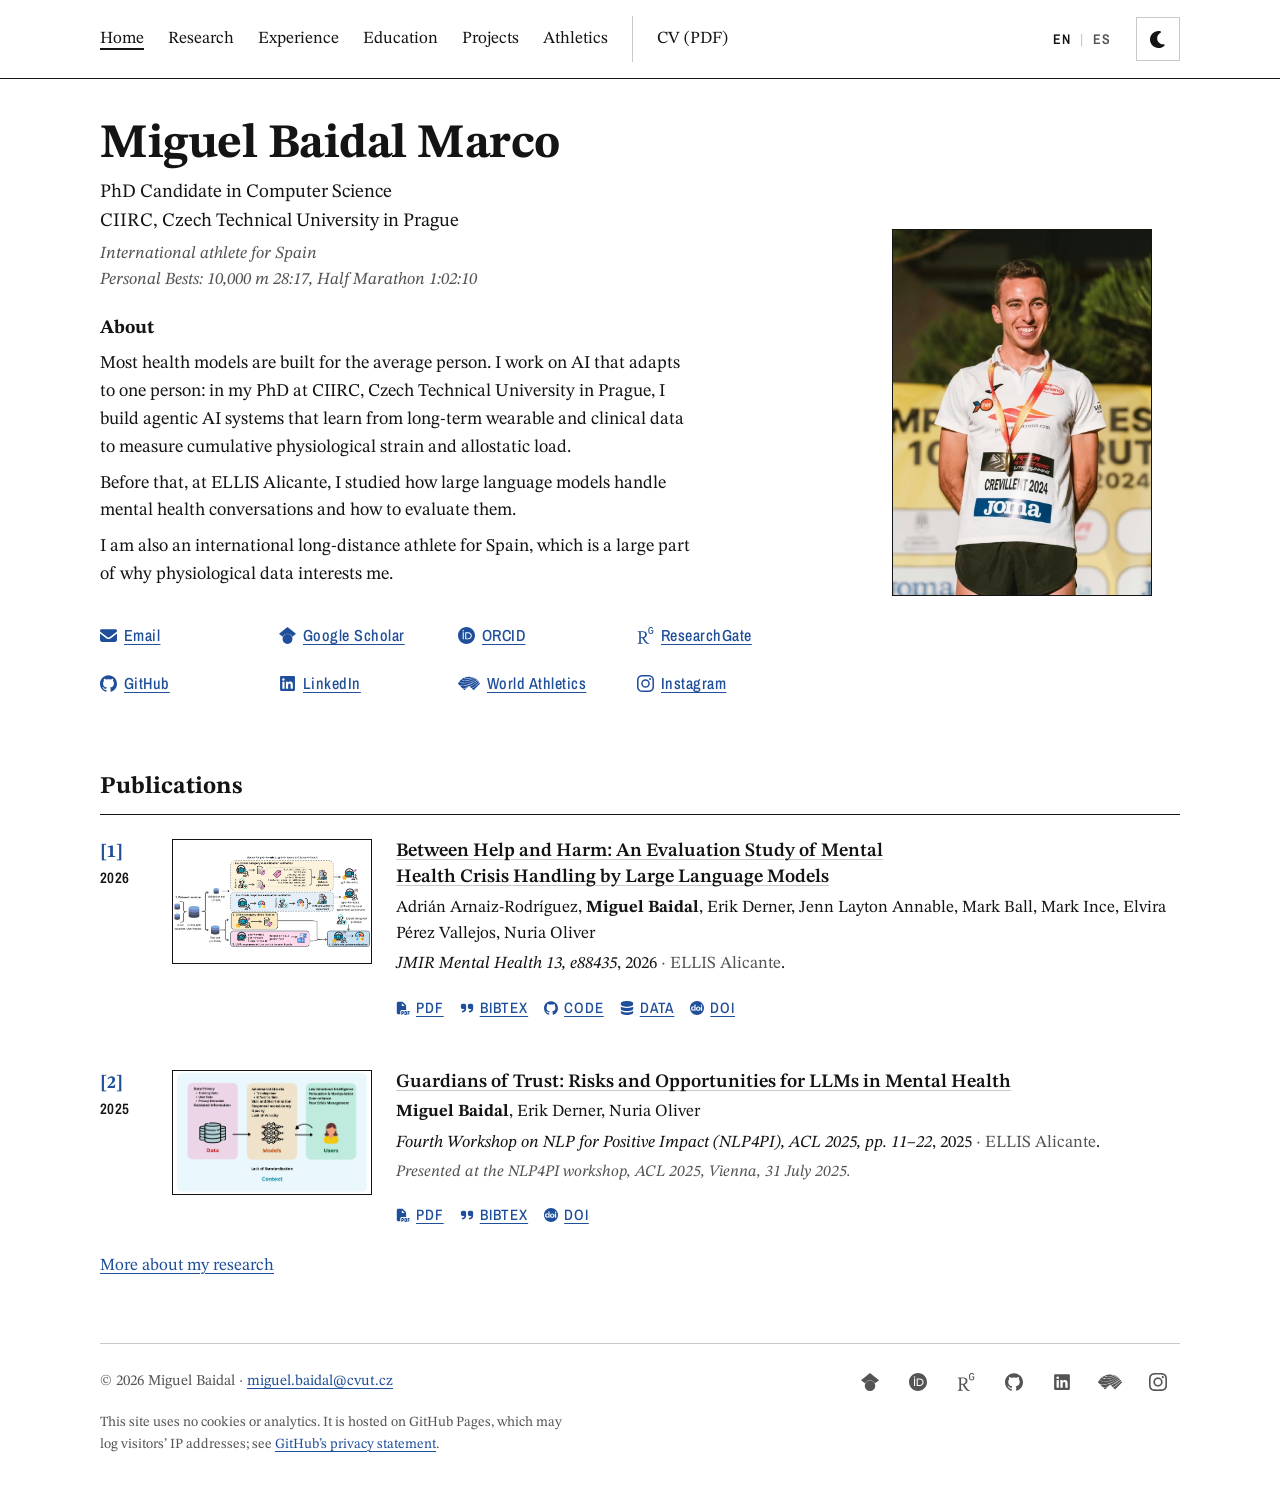
==== commit 4edcf05a: "Publish site miguelbaidal/personal-website@7d7bbbab41e0949d80ec010d37801ce72ebca5a3" ====
--- a/index.html
+++ b/index.html
@@ -1,9 +1,9 @@
-<!DOCTYPE html><html lang="en"><head><meta charset="utf-8"><meta name="viewport" content="width=device-width, initial-scale=1"><title>Miguel Baidal · PhD Candidate in Computer Science</title><meta name="description" content="Miguel Baidal is a PhD candidate in Computer Science at the Czech Technical University in Prague, working on AI for health and sport, and an international long-distance athlete for Spain."><link rel="canonical" href="https://miguelbaidal.github.io/"><link rel="alternate" hreflang="en" href="https://miguelbaidal.github.io/"><link rel="alternate" hreflang="es" href="https://miguelbaidal.github.io/es/"><link rel="alternate" hreflang="x-default" href="https://miguelbaidal.github.io/"><meta property="og:type" content="profile"><meta property="og:title" content="Miguel Baidal · PhD Candidate in Computer Science"><meta property="og:description" content="Miguel Baidal is a PhD candidate in Computer Science at the Czech Technical University in Prague, working on AI for health and sport, and an international long-distance athlete for Spain."><meta property="og:url" content="https://miguelbaidal.github.io/"><meta property="og:locale" content="en_GB"><meta property="og:locale:alternate" content="es_ES"><meta property="og:image" content="https://miguelbaidal.github.io/img/photos/crevillent-2024-1600.jpg"><meta property="og:image:alt" content="Miguel Baidal smiling on the podium with a gold medal, wearing a white club shirt with a Crevillent 2024 race bib."><meta name="twitter:card" content="summary"><link rel="icon" href="/favicon.svg" type="image/svg+xml"><link rel="icon" href="/favicon-32.png" type="image/png" sizes="32x32"><link rel="apple-touch-icon" href="/apple-touch-icon.png"><script type="application/ld+json">{"@context":"https://schema.org","@type":"Person","name":"Miguel Baidal Marco","alternateName":"Miguel Baidal","jobTitle":"PhD Candidate in Computer Science","affiliation":{"@type":"CollegeOrUniversity","name":"Czech Technical University in Prague"},"email":"mailto:miguel.baidal@cvut.cz","url":"https://miguelbaidal.github.io/","sameAs":["https://scholar.google.com/citations?user=jMGmL9IAAAAJ&hl=en","https://orcid.org/0009-0005-6103-8293","https://www.researchgate.net/profile/Miguel-Baidal","https://github.com/miguelbaidal","https://www.linkedin.com/in/miguel-baidal-marco-95475321b","https://worldathletics.org/athletes/spain/miguel-baidal-14846562","https://www.instagram.com/miguelbaidal/"]}</script><script>
+<!DOCTYPE html><html lang="en"><head><meta charset="utf-8"><meta name="viewport" content="width=device-width, initial-scale=1"><title>Miguel Baidal · PhD Candidate in Computer Science</title><meta name="description" content="Miguel Baidal is a PhD candidate in Computer Science at the Czech Technical University in Prague, working on AI for health and sport, and an international long-distance athlete for Spain."><link rel="canonical" href="https://miguelbaidal.github.io/"><link rel="alternate" hreflang="en" href="https://miguelbaidal.github.io/"><link rel="alternate" hreflang="es" href="https://miguelbaidal.github.io/es/"><link rel="alternate" hreflang="x-default" href="https://miguelbaidal.github.io/"><meta property="og:type" content="profile"><meta property="og:site_name" content="Miguel Baidal"><meta property="og:title" content="Miguel Baidal · PhD Candidate in Computer Science"><meta property="og:description" content="Miguel Baidal is a PhD candidate in Computer Science at the Czech Technical University in Prague, working on AI for health and sport, and an international long-distance athlete for Spain."><meta property="og:url" content="https://miguelbaidal.github.io/"><meta property="og:locale" content="en_GB"><meta property="og:locale:alternate" content="es_ES"><meta property="og:image" content="https://miguelbaidal.github.io/img/photos/crevillent-2024-1600.jpg"><meta property="og:image:alt" content="Miguel Baidal smiling on the podium with a gold medal, wearing a white club shirt with a Crevillent 2024 race bib."><meta name="twitter:card" content="summary"><link rel="icon" href="/favicon.svg" type="image/svg+xml"><link rel="icon" href="/favicon-32.png" type="image/png" sizes="32x32"><link rel="apple-touch-icon" href="/apple-touch-icon.png"><script type="application/ld+json">{"@context":"https://schema.org","@graph":[{"@type":"ProfilePage","url":"https://miguelbaidal.github.io/","inLanguage":"en","mainEntity":{"@type":"Person","@id":"https://miguelbaidal.github.io/#person","name":"Miguel Baidal Marco","alternateName":"Miguel Baidal","jobTitle":"PhD Candidate in Computer Science","affiliation":{"@type":"CollegeOrUniversity","name":"Czech Technical University in Prague","department":"Czech Institute of Informatics, Robotics and Cybernetics (CIIRC)"},"alumniOf":[{"@type":"CollegeOrUniversity","name":"Eastern Kentucky University"},{"@type":"CollegeOrUniversity","name":"Universitat Rovira i Virgili"},{"@type":"CollegeOrUniversity","name":"University of Alicante"}],"nationality":{"@type":"Country","name":"Spain"},"knowsAbout":["Agentic AI","Wearable and physiological data","Personalised models","Allostatic load","LLM evaluation in mental health"],"image":"https://miguelbaidal.github.io/img/photos/crevillent-2024-1600.jpg","email":"mailto:miguel.baidal@cvut.cz","url":"https://miguelbaidal.github.io/","sameAs":["https://scholar.google.com/citations?user=jMGmL9IAAAAJ&hl=en","https://orcid.org/0009-0005-6103-8293","https://www.researchgate.net/profile/Miguel-Baidal","https://github.com/miguelbaidal","https://www.linkedin.com/in/miguel-baidal-marco-95475321b","https://worldathletics.org/athletes/spain/miguel-baidal-14846562","https://www.instagram.com/miguelbaidal/","https://es.wikipedia.org/wiki/Miguel_Baidal","https://de.wikipedia.org/wiki/Miguel_Baidal","https://www.wikidata.org/wiki/Q120686787"]}},{"@type":"WebSite","name":"Miguel Baidal","alternateName":"Miguel Baidal Marco","url":"https://miguelbaidal.github.io/"}]}</script><script>
     try {
       const t = localStorage.getItem('theme');
       if (t === 'light' || t === 'dark') document.documentElement.dataset.theme = t;
     } catch (e) {}
-  </script><link rel="stylesheet" href="/_astro/Base.DXk0bC92.css"></head><body><a class="skip" href="#main">Skip to content</a><header class="masthead"><div class="sheet masthead-row"><nav aria-label="Sections"><ul><li><a href="/" aria-current="page">Home</a></li><li><a href="/research/">Research</a></li><li><a href="/experience/">Experience</a></li><li><a href="/education/">Education</a></li><li><a href="/projects/">Projects</a></li><li><a href="/athletics/">Athletics</a></li><li><a href="/cv/CV_Miguel_Baidal_EN.pdf" class="cv-link">CV (PDF)</a></li></ul></nav><div class="tools"><p class="lang-switch"><span class="lang-current" aria-current="true" title="English">EN</span><span class="lang-sep" aria-hidden="true">|</span><a href="/es/" hreflang="es" lang="es" title="Español"><span aria-hidden="true">ES</span><span class="sr-only">Español</span></a></p><button class="theme" type="button" id="theme-toggle" data-dark="Dark" data-light="Light" data-switch="Switch to" aria-label="Switch to dark"><svg class="icon i-moon" viewBox="0 0 512 512" width="18" height="18" aria-hidden="true" focusable="false"><path d="M256 0C114.6 0 0 114.6 0 256S114.6 512 256 512c68.8 0 131.3-27.2 177.3-71.4 7.3-7 9.4-17.9 5.3-27.1s-13.7-14.9-23.8-14.1c-4.9 .4-9.8 .6-14.8 .6-101.6 0-184-82.4-184-184 0-72.1 41.5-134.6 102.1-164.8 9.1-4.5 14.3-14.3 13.1-24.4S322.6 8.5 312.7 6.3C294.4 2.2 275.4 0 256 0z" fill="currentColor"></path></svg><svg class="icon i-sun" viewBox="0 0 576 512" width="18" height="18" aria-hidden="true" focusable="false"><path d="M288-32c8.4 0 16.3 4.4 20.6 11.7L364.1 72.3 468.9 46c8.2-2 16.9 .4 22.8 6.3S500 67 498 75.1l-26.3 104.7 92.7 55.5c7.2 4.3 11.7 12.2 11.7 20.6s-4.4 16.3-11.7 20.6L471.7 332.1 498 436.8c2 8.2-.4 16.9-6.3 22.8S477 468 468.9 466l-104.7-26.3-55.5 92.7c-4.3 7.2-12.2 11.7-20.6 11.7s-16.3-4.4-20.6-11.7L211.9 439.7 107.2 466c-8.2 2-16.8-.4-22.8-6.3S76 445 78 436.8l26.2-104.7-92.6-55.5C4.4 272.2 0 264.4 0 256s4.4-16.3 11.7-20.6L104.3 179.9 78 75.1c-2-8.2 .3-16.8 6.3-22.8S99 44 107.2 46l104.7 26.2 55.5-92.6 1.8-2.6c4.5-5.7 11.4-9.1 18.8-9.1zm0 144a144 144 0 1 0 0 288 144 144 0 1 0 0-288zm0 240a96 96 0 1 1 0-192 96 96 0 1 1 0 192z" fill="currentColor"></path></svg></button></div></div></header><main id="main" class="sheet"><section class="title-block" aria-labelledby="name"><div><h1 id="name">Miguel Baidal Marco</h1><p class="affil">PhD Candidate in Computer Science, CIIRC, Czech Technical University in Prague</p><p class="athlete">International athlete for Spain · 10,000 m PB 28:17</p><div class="abstract"><h2 class="subhead">About</h2><p>Most health models are built for the average person. I work on AI that adapts to one person: in my PhD at CIIRC, Czech Technical University in Prague, I build agentic AI systems that learn from long-term wearable and clinical data to measure cumulative physiological strain and allostatic load.</p><p>Before that, at ELLIS Alicante, I studied how large language models handle mental health conversations and how to evaluate them.</p><p>I am also an international long-distance athlete for Spain, which is a large part of why physiological data interests me.</p></div><p class="profiles"><a href="mailto:miguel.baidal@cvut.cz" title="miguel.baidal@cvut.cz"><svg class="icon" viewBox="0 0 512 512" width="18" height="18" aria-hidden="true" focusable="false"><path d="M48 64c-26.5 0-48 21.5-48 48 0 15.1 7.1 29.3 19.2 38.4l208 156c17.1 12.8 40.5 12.8 57.6 0l208-156c12.1-9.1 19.2-23.3 19.2-38.4 0-26.5-21.5-48-48-48L48 64zM0 196L0 384c0 35.3 28.7 64 64 64l384 0c35.3 0 64-28.7 64-64l0-188-198.4 148.8c-34.1 25.6-81.1 25.6-115.2 0L0 196z" fill="currentColor"></path></svg>Email</a><a href="https://scholar.google.com/citations?user=jMGmL9IAAAAJ&amp;hl=en"><svg class="icon" viewBox="0 0 24 24" width="18" height="18" aria-hidden="true" focusable="false"><path d="M5.242 13.769L0 9.5 12 0l12 9.5-5.242 4.269C17.548 11.249 14.978 9.5 12 9.5c-2.977 0-5.548 1.748-6.758 4.269zM12 10a7 7 0 1 0 0 14 7 7 0 0 0 0-14z" fill="currentColor"></path></svg>Google Scholar</a><a href="https://orcid.org/0009-0005-6103-8293"><svg class="icon" viewBox="0 0 24 24" width="18" height="18" aria-hidden="true" focusable="false"><path d="M12 0C5.372 0 0 5.372 0 12s5.372 12 12 12 12-5.372 12-12S18.628 0 12 0zM7.369 4.378c.525 0 .947.431.947.947s-.422.947-.947.947a.95.95 0 0 1-.947-.947c0-.525.422-.947.947-.947zm-.722 3.038h1.444v10.041H6.647V7.416zm3.562 0h3.9c3.712 0 5.344 2.653 5.344 5.025 0 2.578-2.016 5.025-5.325 5.025h-3.919V7.416zm1.444 1.303v7.444h2.297c3.272 0 4.022-2.484 4.022-3.722 0-2.016-1.284-3.722-4.097-3.722h-2.222z" fill="currentColor"></path></svg>ORCID</a><a href="https://www.researchgate.net/profile/Miguel-Baidal"><svg class="icon" viewBox="0 0 24 24" width="18" height="18" aria-hidden="true" focusable="false"><path d="M19.586 0c-.818 0-1.508.19-2.073.565-.563.377-.97.936-1.213 1.68a3.193 3.193 0 0 0-.112.437 8.365 8.365 0 0 0-.078.53 9 9 0 0 0-.05.727c-.01.282-.013.621-.013 1.016a31.121 31.123 0 0 0 .014 1.017 9 9 0 0 0 .05.727 7.946 7.946 0 0 0 .077.53h-.005a3.334 3.334 0 0 0 .113.438c.245.743.65 1.303 1.214 1.68.565.376 1.256.564 2.075.564.8 0 1.536-.213 2.105-.603.57-.39.94-.916 1.175-1.65.076-.235.135-.558.177-.93a10.9 10.9 0 0 0 .043-1.207v-.82c0-.095-.047-.142-.14-.142h-3.064c-.094 0-.14.047-.14.141v.956c0 .094.046.14.14.14h1.666c.056 0 .084.03.084.086 0 .36 0 .62-.036.865-.038.244-.1.447-.147.606-.108.385-.348.664-.638.876-.29.212-.738.35-1.227.35-.545 0-.901-.15-1.21-.353-.306-.203-.517-.454-.67-.915a3.136 3.136 0 0 1-.147-.762 17.366 17.367 0 0 1-.034-.656c-.01-.26-.014-.572-.014-.939a26.401 26.403 0 0 1 .014-.938 15.821 15.822 0 0 1 .035-.656 3.19 3.19 0 0 1 .148-.76 1.89 1.89 0 0 1 .742-1.01c.344-.244.593-.352 1.137-.352.508 0 .815.096 1.144.303.33.207.528.492.764.925.047.094.111.118.198.07l1.044-.43c.075-.048.09-.115.042-.199a3.549 3.549 0 0 0-.466-.742 3 3 0 0 0-.679-.607 3.313 3.313 0 0 0-.903-.41A4.068 4.068 0 0 0 19.586 0zM8.217 5.836c-1.69 0-3.036.086-4.297.086-1.146 0-2.291 0-3.007-.029v.831l1.088.2c.744.144 1.174.488 1.174 2.264v11.288c0 1.777-.43 2.12-1.174 2.263l-1.088.2v.832c.773-.029 2.12-.086 3.465-.086 1.29 0 2.951.057 3.667.086v-.831l-1.49-.2c-.773-.115-1.174-.487-1.174-2.264v-4.784c.688.057 1.29.057 2.206.057 1.748 3.123 3.41 5.472 4.355 6.56.86 1.032 2.177 1.691 3.839 1.691.487 0 1.003-.086 1.318-.23v-.744c-1.031 0-2.063-.716-2.808-1.518-1.26-1.376-2.95-3.582-4.355-6.074 2.32-.545 4.04-2.722 4.04-4.9 0-3.208-2.492-4.698-5.758-4.698zm-.515 1.29c2.406 0 3.839 1.26 3.839 3.552 0 2.263-1.547 3.782-4.097 3.782-.974 0-1.404-.03-2.063-.086v-7.19c.66-.059 1.547-.059 2.32-.059z" fill="currentColor"></path></svg>ResearchGate</a><a href="https://github.com/miguelbaidal"><svg class="icon" viewBox="0 0 24 24" width="18" height="18" aria-hidden="true" focusable="false"><path d="M12 .297c-6.63 0-12 5.373-12 12 0 5.303 3.438 9.8 8.205 11.385.6.113.82-.258.82-.577 0-.285-.01-1.04-.015-2.04-3.338.724-4.042-1.61-4.042-1.61C4.422 18.07 3.633 17.7 3.633 17.7c-1.087-.744.084-.729.084-.729 1.205.084 1.838 1.236 1.838 1.236 1.07 1.835 2.809 1.305 3.495.998.108-.776.417-1.305.76-1.605-2.665-.3-5.466-1.332-5.466-5.93 0-1.31.465-2.38 1.235-3.22-.135-.303-.54-1.523.105-3.176 0 0 1.005-.322 3.3 1.23.96-.267 1.98-.399 3-.405 1.02.006 2.04.138 3 .405 2.28-1.552 3.285-1.23 3.285-1.23.645 1.653.24 2.873.12 3.176.765.84 1.23 1.91 1.23 3.22 0 4.61-2.805 5.625-5.475 5.92.42.36.81 1.096.81 2.22 0 1.606-.015 2.896-.015 3.286 0 .315.21.69.825.57C20.565 22.092 24 17.592 24 12.297c0-6.627-5.373-12-12-12" fill="currentColor"></path></svg>GitHub</a><a href="https://www.linkedin.com/in/miguel-baidal-marco-95475321b"><svg class="icon" viewBox="0 0 448 512" width="18" height="18" aria-hidden="true" focusable="false"><path d="M416 32L31.9 32C14.3 32 0 46.5 0 64.3L0 447.7C0 465.5 14.3 480 31.9 480L416 480c17.6 0 32-14.5 32-32.3l0-383.4C448 46.5 433.6 32 416 32zM135.4 416l-66.4 0 0-213.8 66.5 0 0 213.8-.1 0zM102.2 96a38.5 38.5 0 1 1 0 77 38.5 38.5 0 1 1 0-77zM384.3 416l-66.4 0 0-104c0-24.8-.5-56.7-34.5-56.7-34.6 0-39.9 27-39.9 54.9l0 105.8-66.4 0 0-213.8 63.7 0 0 29.2 .9 0c8.9-16.8 30.6-34.5 62.9-34.5 67.2 0 79.7 44.3 79.7 101.9l0 117.2z" fill="currentColor"></path></svg>LinkedIn</a><a href="https://worldathletics.org/athletes/spain/miguel-baidal-14846562"><svg class="icon wide" viewBox="180.272 -437.793 64.713 40.079" width="18" height="18" aria-hidden="true" focusable="false"><path d="M184.264-412.771l-.119-.046-3.873-3.874a35.312,35.312,0,0,1,3.528-6.2c2.218,2.079,6.668,4.505,15.354,4.505.306,0,.617,0,.933-.009,14.888-.289,30.215-9.565,33.836-12.255a35.241,35.241,0,0,1,2.925,2.462,116.565,116.565,0,0,1-24.327,12.967,55.658,55.658,0,0,1-16.214,3.786A32.971,32.971,0,0,1,184.264-412.771Zm.139-10.966c.9.982,3.793,2.893,8.883,3.822,4.151.758,11.043,1.042,20.3-1.912a73.522,73.522,0,0,0,19.472-9.459,35.422,35.422,0,0,0-3.386-2.125,62.912,62.912,0,0,1-21.445,7.368,42.094,42.094,0,0,1-6.157.513,23.784,23.784,0,0,1-5.753-.647,9.513,9.513,0,0,1-5.718-3.5q-.112-.163-.177-.276A36.192,36.192,0,0,0,184.4-423.737Zm23.145-9.155a44.918,44.918,0,0,0,15.321-3.168c.081-.036.213-.1.288-.133a35.639,35.639,0,0,0-10.534-1.6,35.233,35.233,0,0,0-14.114,2.931,1.071,1.071,0,0,0,.169.343C199.77-433.088,203.976-432.741,207.548-432.893Zm.528,5.827a60.733,60.733,0,0,0,20.535-6.909,35.108,35.108,0,0,0-4.086-1.76c-.119.073-.278.166-.416.234-1.932.959-7.412,3.233-16.556,3.637q-.912.04-1.755.04a23.259,23.259,0,0,1-4.448-.371,5.59,5.59,0,0,1-3.5-1.7,2.262,2.262,0,0,1-.291-.529,35.348,35.348,0,0,0-6.314,3.833,5.337,5.337,0,0,0,.76.989C195.635-425.831,203.632-426.394,208.076-427.065Zm-8.827,29.351,6.549-6.549a40.439,40.439,0,0,1-11.167,1.931Zm43.981-22.426c-.509.445-1.062.932-1.656,1.457-4.849,4.277-12.175,10.74-20.6,15.943L226-397.714,244.985-416.7A35.166,35.166,0,0,0,243.231-420.14Zm-.54-.9a35.46,35.46,0,0,0-2.137-3.072,130.507,130.507,0,0,1-24.977,15.979l4.646,4.644c8.288-5.075,16.572-12.366,21.037-16.3Q242.068-420.5,242.691-421.04Zm-5.09-6.416c-4.072,3.035-22.892,15-38.627,16.843a41.708,41.708,0,0,1-4.774.264,35.955,35.955,0,0,1-8.519-.938l7.957,7.959a45.522,45.522,0,0,0,13.778-2.554l5.206-5.206,2.182,2.181a135.8,135.8,0,0,0,25.11-16Q238.82-426.238,237.6-427.456Z" fill="currentColor"></path></svg>World Athletics</a><a href="https://www.instagram.com/miguelbaidal/"><svg class="icon" viewBox="0 0 24 24" width="18" height="18" aria-hidden="true" focusable="false"><path d="M7.0301.084c-1.2768.0602-2.1487.264-2.911.5634-.7888.3075-1.4575.72-2.1228 1.3877-.6652.6677-1.075 1.3368-1.3802 2.127-.2954.7638-.4956 1.6365-.552 2.914-.0564 1.2775-.0689 1.6882-.0626 4.947.0062 3.2586.0206 3.6671.0825 4.9473.061 1.2765.264 2.1482.5635 2.9107.308.7889.72 1.4573 1.388 2.1228.6679.6655 1.3365 1.0743 2.1285 1.38.7632.295 1.6361.4961 2.9134.552 1.2773.056 1.6884.069 4.9462.0627 3.2578-.0062 3.668-.0207 4.9478-.0814 1.28-.0607 2.147-.2652 2.9098-.5633.7889-.3086 1.4578-.72 2.1228-1.3881.665-.6682 1.0745-1.3378 1.3795-2.1284.2957-.7632.4966-1.636.552-2.9124.056-1.2809.0692-1.6898.063-4.948-.0063-3.2583-.021-3.6668-.0817-4.9465-.0607-1.2797-.264-2.1487-.5633-2.9117-.3084-.7889-.72-1.4568-1.3876-2.1228C21.2982 1.33 20.628.9208 19.8378.6165 19.074.321 18.2017.1197 16.9244.0645 15.6471.0093 15.236-.005 11.977.0014 8.718.0076 8.31.0215 7.0301.0839m.1402 21.6932c-1.17-.0509-1.8053-.2453-2.2287-.408-.5606-.216-.96-.4771-1.3819-.895-.422-.4178-.6811-.8186-.9-1.378-.1644-.4234-.3624-1.058-.4171-2.228-.0595-1.2645-.072-1.6442-.079-4.848-.007-3.2037.0053-3.583.0607-4.848.05-1.169.2456-1.805.408-2.2282.216-.5613.4762-.96.895-1.3816.4188-.4217.8184-.6814 1.3783-.9003.423-.1651 1.0575-.3614 2.227-.4171 1.2655-.06 1.6447-.072 4.848-.079 3.2033-.007 3.5835.005 4.8495.0608 1.169.0508 1.8053.2445 2.228.408.5608.216.96.4754 1.3816.895.4217.4194.6816.8176.9005 1.3787.1653.4217.3617 1.056.4169 2.2263.0602 1.2655.0739 1.645.0796 4.848.0058 3.203-.0055 3.5834-.061 4.848-.051 1.17-.245 1.8055-.408 2.2294-.216.5604-.4763.96-.8954 1.3814-.419.4215-.8181.6811-1.3783.9-.4224.1649-1.0577.3617-2.2262.4174-1.2656.0595-1.6448.072-4.8493.079-3.2045.007-3.5825-.006-4.848-.0608M16.953 5.5864A1.44 1.44 0 1 0 18.39 4.144a1.44 1.44 0 0 0-1.437 1.4424M5.8385 12.012c.0067 3.4032 2.7706 6.1557 6.173 6.1493 3.4026-.0065 6.157-2.7701 6.1506-6.1733-.0065-3.4032-2.771-6.1565-6.174-6.1498-3.403.0067-6.156 2.771-6.1496 6.1738M8 12.0077a4 4 0 1 1 4.008 3.9921A3.9996 3.9996 0 0 1 8 12.0077" fill="currentColor"></path></svg>Instagram</a></p></div><figure class="photo portrait-fig"><picture><source type="image/avif" srcset="/img/photos/crevillent-2024-800.avif 800w, /img/photos/crevillent-2024-1600.avif 965w" sizes="(max-width: 860px) 140px, 260px"><source type="image/webp" srcset="/img/photos/crevillent-2024-800.webp 800w, /img/photos/crevillent-2024-1600.webp 965w" sizes="(max-width: 860px) 140px, 260px"><img src="/img/photos/crevillent-2024-800.jpg" srcset="/img/photos/crevillent-2024-800.jpg 800w, /img/photos/crevillent-2024-1600.jpg 965w" sizes="(max-width: 860px) 140px, 260px" width="965" height="1365" alt="Miguel Baidal smiling on the podium with a gold medal, wearing a white club shirt with a Crevillent 2024 race bib." loading="eager" decoding="async"></picture></figure></section><section class="section home-low" aria-labelledby="pubs"><h2 id="pubs">Publications</h2><div class="pubs"><article class="pub" id="ref-1"><p class="pub-key"><span>[1]</span><span class="pub-year">2026</span></p><figure class="pub-fig"><img src="/img/papers/between-help-and-harm-fig1.jpg" alt="Figure 1 of the paper: the study methodology, from dataset curation to crisis category classification and crisis response evaluation." loading="lazy" width="240" height="150"></figure><div class="pub-body"><h3 class="pub-title" lang="en"><a href="https://mental.jmir.org/2026/1/e88435">Between Help and Harm: An Evaluation Study of Mental Health Crisis Handling by Large Language Models</a></h3><p class="pub-authors">Adrián Arnaiz-Rodríguez, <strong>Miguel Baidal</strong>, Erik Derner, Jenn Layton Annable, Mark Ball, Mark Ince, Elvira Pérez Vallejos, Nuria Oliver</p><p class="pub-venue" lang="en"><em>JMIR Mental Health 13, e88435</em>, 2026<span class="pub-context" lang="en"> · ELLIS Alicante</span>.</p><div class="chips"><a href="https://mental.jmir.org/2026/1/e88435/PDF"><svg class="icon" viewBox="0 0 576 512" width="18" height="18" aria-hidden="true" focusable="false"><path d="M96 0C60.7 0 32 28.7 32 64l0 384c0 35.3 28.7 64 64 64l80 0 0-112c0-35.3 28.7-64 64-64l176 0 0-165.5c0-17-6.7-33.3-18.7-45.3L290.7 18.7C278.7 6.7 262.5 0 245.5 0L96 0zM357.5 176L264 176c-13.3 0-24-10.7-24-24L240 58.5 357.5 176zM240 380c-11 0-20 9-20 20l0 128c0 11 9 20 20 20s20-9 20-20l0-28 12 0c33.1 0 60-26.9 60-60s-26.9-60-60-60l-32 0zm32 80l-12 0 0-40 12 0c11 0 20 9 20 20s-9 20-20 20zm96-80c-11 0-20 9-20 20l0 128c0 11 9 20 20 20l32 0c28.7 0 52-23.3 52-52l0-64c0-28.7-23.3-52-52-52l-32 0zm20 128l0-88 12 0c6.6 0 12 5.4 12 12l0 64c0 6.6-5.4 12-12 12l-12 0zm88-108l0 128c0 11 9 20 20 20s20-9 20-20l0-44 28 0c11 0 20-9 20-20s-9-20-20-20l-28 0 0-24 28 0c11 0 20-9 20-20s-9-20-20-20l-48 0c-11 0-20 9-20 20z" fill="currentColor"></path></svg>PDF</a><button type="button" class="bib-toggle" aria-expanded="false" aria-controls="bib-1"><svg class="icon" viewBox="0 0 448 512" width="18" height="18" aria-hidden="true" focusable="false"><path d="M448 296c0 66.3-53.7 120-120 120l-8 0c-17.7 0-32-14.3-32-32s14.3-32 32-32l8 0c30.9 0 56-25.1 56-56l0-8-64 0c-35.3 0-64-28.7-64-64l0-64c0-35.3 28.7-64 64-64l64 0c35.3 0 64 28.7 64 64l0 136zm-256 0c0 66.3-53.7 120-120 120l-8 0c-17.7 0-32-14.3-32-32s14.3-32 32-32l8 0c30.9 0 56-25.1 56-56l0-8-64 0c-35.3 0-64-28.7-64-64l0-64c0-35.3 28.7-64 64-64l64 0c35.3 0 64 28.7 64 64l0 136z" fill="currentColor"></path></svg>BibTeX</button><a href="https://github.com/ellisalicante/LLMs-Mental-Health-Crisis"><svg class="icon" viewBox="0 0 24 24" width="18" height="18" aria-hidden="true" focusable="false"><path d="M12 .297c-6.63 0-12 5.373-12 12 0 5.303 3.438 9.8 8.205 11.385.6.113.82-.258.82-.577 0-.285-.01-1.04-.015-2.04-3.338.724-4.042-1.61-4.042-1.61C4.422 18.07 3.633 17.7 3.633 17.7c-1.087-.744.084-.729.084-.729 1.205.084 1.838 1.236 1.838 1.236 1.07 1.835 2.809 1.305 3.495.998.108-.776.417-1.305.76-1.605-2.665-.3-5.466-1.332-5.466-5.93 0-1.31.465-2.38 1.235-3.22-.135-.303-.54-1.523.105-3.176 0 0 1.005-.322 3.3 1.23.96-.267 1.98-.399 3-.405 1.02.006 2.04.138 3 .405 2.28-1.552 3.285-1.23 3.285-1.23.645 1.653.24 2.873.12 3.176.765.84 1.23 1.91 1.23 3.22 0 4.61-2.805 5.625-5.475 5.92.42.36.81 1.096.81 2.22 0 1.606-.015 2.896-.015 3.286 0 .315.21.69.825.57C20.565 22.092 24 17.592 24 12.297c0-6.627-5.373-12-12-12" fill="currentColor"></path></svg>Code</a><a href="https://ellisalicante.org/datasets/mental-health-crisis-llms/"><svg class="icon" viewBox="0 0 448 512" width="18" height="18" aria-hidden="true" focusable="false"><path d="M448 205.8c-14.8 9.8-31.8 17.7-49.5 24-47 16.8-108.7 26.2-174.5 26.2S96.4 246.5 49.5 229.8c-17.6-6.3-34.7-14.2-49.5-24L0 288c0 44.2 100.3 80 224 80s224-35.8 224-80l0-82.2zm0-77.8l0-48C448 35.8 347.7 0 224 0S0 35.8 0 80l0 48c0 44.2 100.3 80 224 80s224-35.8 224-80zM398.5 389.8C351.6 406.5 289.9 416 224 416S96.4 406.5 49.5 389.8c-17.6-6.3-34.7-14.2-49.5-24L0 432c0 44.2 100.3 80 224 80s224-35.8 224-80l0-66.2c-14.8 9.8-31.8 17.7-49.5 24z" fill="currentColor"></path></svg>Data</a><a href="https://doi.org/10.2196/88435"><svg class="icon" viewBox="0 0 24 24" width="18" height="18" aria-hidden="true" focusable="false"><path d="M24 12c0 6.633-5.367 12-12 12S0 18.633 0 12 5.367 0 12 0s12 5.367 12 12ZM7.588 6.097v4.471c-.663-.925-1.403-1.373-2.406-1.373-2.046 0-3.244 1.441-3.244 3.847 0 2.357 1.325 3.848 3.166 3.848 1.12 0 1.88-.4 2.445-1.325l-.039 1.042h2.045V6.097Zm-1.763 8.942c-1.12 0-1.802-.76-1.802-2.045 0-1.325.682-2.085 1.802-2.085 1.081 0 1.802.76 1.802 2.085 0 1.285-.672 2.045-1.802 2.045Zm12.253-1.948c0-2.172-1.578-3.789-3.906-3.789-2.328 0-3.945 1.695-3.945 3.789 0 2.133 1.578 3.789 3.945 3.789 2.289 0 3.906-1.656 3.906-3.789Zm-2.094-.01c0 1.14-.711 1.89-1.851 1.89-1.139 0-1.851-.75-1.851-1.89 0-1.139.712-1.89 1.851-1.89 1.149 0 1.861.751 1.851 1.89Zm2.6-5.795c0 .633.517 1.227 1.189 1.227.633 0 1.188-.555 1.188-1.227a1.17 1.17 0 0 0-1.188-1.189c-.672 0-1.179.556-1.189 1.189Zm.166 9.341h2.055V9.604H18.75Z" fill="currentColor"></path></svg>DOI</a></div><div class="bib" id="bib-1" hidden><div class="bib-bar"><span class="copy-status" role="status" aria-live="polite"></span><button type="button" class="copy-bib" data-copied="Copied" data-failed="Could not copy. Select the text below instead.">Copy</button></div><pre>@article{arnaiz2026between,
+  </script><link rel="stylesheet" href="/_astro/Base.DXk0bC92.css"></head><body><a class="skip" href="#main">Skip to content</a><header class="masthead"><div class="sheet masthead-row"><nav aria-label="Sections"><ul><li><a href="/" aria-current="page">Home</a></li><li><a href="/research/">Research</a></li><li><a href="/experience/">Experience</a></li><li><a href="/education/">Education</a></li><li><a href="/projects/">Projects</a></li><li><a href="/athletics/">Athletics</a></li><li><a href="/cv/CV_Miguel_Baidal_EN.pdf" class="cv-link">CV (PDF)</a></li></ul></nav><div class="tools"><p class="lang-switch"><span class="lang-current" aria-current="true" title="English">EN</span><span class="lang-sep" aria-hidden="true">|</span><a href="/es/" hreflang="es" lang="es" title="Español"><span aria-hidden="true">ES</span><span class="sr-only">Español</span></a></p><button class="theme" type="button" id="theme-toggle" data-dark="Dark" data-light="Light" data-switch="Switch to" aria-label="Switch to dark"><svg class="icon i-moon" viewBox="0 0 512 512" width="18" height="18" aria-hidden="true" focusable="false"><path d="M256 0C114.6 0 0 114.6 0 256S114.6 512 256 512c68.8 0 131.3-27.2 177.3-71.4 7.3-7 9.4-17.9 5.3-27.1s-13.7-14.9-23.8-14.1c-4.9 .4-9.8 .6-14.8 .6-101.6 0-184-82.4-184-184 0-72.1 41.5-134.6 102.1-164.8 9.1-4.5 14.3-14.3 13.1-24.4S322.6 8.5 312.7 6.3C294.4 2.2 275.4 0 256 0z" fill="currentColor"></path></svg><svg class="icon i-sun" viewBox="0 0 576 512" width="18" height="18" aria-hidden="true" focusable="false"><path d="M288-32c8.4 0 16.3 4.4 20.6 11.7L364.1 72.3 468.9 46c8.2-2 16.9 .4 22.8 6.3S500 67 498 75.1l-26.3 104.7 92.7 55.5c7.2 4.3 11.7 12.2 11.7 20.6s-4.4 16.3-11.7 20.6L471.7 332.1 498 436.8c2 8.2-.4 16.9-6.3 22.8S477 468 468.9 466l-104.7-26.3-55.5 92.7c-4.3 7.2-12.2 11.7-20.6 11.7s-16.3-4.4-20.6-11.7L211.9 439.7 107.2 466c-8.2 2-16.8-.4-22.8-6.3S76 445 78 436.8l26.2-104.7-92.6-55.5C4.4 272.2 0 264.4 0 256s4.4-16.3 11.7-20.6L104.3 179.9 78 75.1c-2-8.2 .3-16.8 6.3-22.8S99 44 107.2 46l104.7 26.2 55.5-92.6 1.8-2.6c4.5-5.7 11.4-9.1 18.8-9.1zm0 144a144 144 0 1 0 0 288 144 144 0 1 0 0-288zm0 240a96 96 0 1 1 0-192 96 96 0 1 1 0 192z" fill="currentColor"></path></svg></button></div></div></header><main id="main" class="sheet"><section class="title-block" aria-labelledby="name"><div><h1 id="name">Miguel Baidal Marco</h1><p class="affil">PhD Candidate in Computer Science<br>CIIRC, Czech Technical University in Prague</p><p class="athlete">International athlete for Spain<br>Personal Bests: 10,000 m 28:17, Half Marathon 1:02:10</p><div class="abstract"><h2 class="subhead">About</h2><p>Most health models are built for the average person. I work on AI that adapts to one person: in my PhD at CIIRC, Czech Technical University in Prague, I build agentic AI systems that learn from long-term wearable and clinical data to measure cumulative physiological strain and allostatic load.</p><p>Before that, at ELLIS Alicante, I studied how large language models handle mental health conversations and how to evaluate them.</p><p>I am also an international long-distance athlete for Spain, which is a large part of why physiological data interests me.</p></div><p class="profiles"><a href="mailto:miguel.baidal@cvut.cz" title="miguel.baidal@cvut.cz"><svg class="icon" viewBox="0 0 512 512" width="18" height="18" aria-hidden="true" focusable="false"><path d="M48 64c-26.5 0-48 21.5-48 48 0 15.1 7.1 29.3 19.2 38.4l208 156c17.1 12.8 40.5 12.8 57.6 0l208-156c12.1-9.1 19.2-23.3 19.2-38.4 0-26.5-21.5-48-48-48L48 64zM0 196L0 384c0 35.3 28.7 64 64 64l384 0c35.3 0 64-28.7 64-64l0-188-198.4 148.8c-34.1 25.6-81.1 25.6-115.2 0L0 196z" fill="currentColor"></path></svg>Email</a><a href="https://scholar.google.com/citations?user=jMGmL9IAAAAJ&amp;hl=en"><svg class="icon" viewBox="0 0 24 24" width="18" height="18" aria-hidden="true" focusable="false"><path d="M5.242 13.769L0 9.5 12 0l12 9.5-5.242 4.269C17.548 11.249 14.978 9.5 12 9.5c-2.977 0-5.548 1.748-6.758 4.269zM12 10a7 7 0 1 0 0 14 7 7 0 0 0 0-14z" fill="currentColor"></path></svg>Google Scholar</a><a href="https://orcid.org/0009-0005-6103-8293"><svg class="icon" viewBox="0 0 24 24" width="18" height="18" aria-hidden="true" focusable="false"><path d="M12 0C5.372 0 0 5.372 0 12s5.372 12 12 12 12-5.372 12-12S18.628 0 12 0zM7.369 4.378c.525 0 .947.431.947.947s-.422.947-.947.947a.95.95 0 0 1-.947-.947c0-.525.422-.947.947-.947zm-.722 3.038h1.444v10.041H6.647V7.416zm3.562 0h3.9c3.712 0 5.344 2.653 5.344 5.025 0 2.578-2.016 5.025-5.325 5.025h-3.919V7.416zm1.444 1.303v7.444h2.297c3.272 0 4.022-2.484 4.022-3.722 0-2.016-1.284-3.722-4.097-3.722h-2.222z" fill="currentColor"></path></svg>ORCID</a><a href="https://www.researchgate.net/profile/Miguel-Baidal"><svg class="icon" viewBox="0 0 24 24" width="18" height="18" aria-hidden="true" focusable="false"><path d="M19.586 0c-.818 0-1.508.19-2.073.565-.563.377-.97.936-1.213 1.68a3.193 3.193 0 0 0-.112.437 8.365 8.365 0 0 0-.078.53 9 9 0 0 0-.05.727c-.01.282-.013.621-.013 1.016a31.121 31.123 0 0 0 .014 1.017 9 9 0 0 0 .05.727 7.946 7.946 0 0 0 .077.53h-.005a3.334 3.334 0 0 0 .113.438c.245.743.65 1.303 1.214 1.68.565.376 1.256.564 2.075.564.8 0 1.536-.213 2.105-.603.57-.39.94-.916 1.175-1.65.076-.235.135-.558.177-.93a10.9 10.9 0 0 0 .043-1.207v-.82c0-.095-.047-.142-.14-.142h-3.064c-.094 0-.14.047-.14.141v.956c0 .094.046.14.14.14h1.666c.056 0 .084.03.084.086 0 .36 0 .62-.036.865-.038.244-.1.447-.147.606-.108.385-.348.664-.638.876-.29.212-.738.35-1.227.35-.545 0-.901-.15-1.21-.353-.306-.203-.517-.454-.67-.915a3.136 3.136 0 0 1-.147-.762 17.366 17.367 0 0 1-.034-.656c-.01-.26-.014-.572-.014-.939a26.401 26.403 0 0 1 .014-.938 15.821 15.822 0 0 1 .035-.656 3.19 3.19 0 0 1 .148-.76 1.89 1.89 0 0 1 .742-1.01c.344-.244.593-.352 1.137-.352.508 0 .815.096 1.144.303.33.207.528.492.764.925.047.094.111.118.198.07l1.044-.43c.075-.048.09-.115.042-.199a3.549 3.549 0 0 0-.466-.742 3 3 0 0 0-.679-.607 3.313 3.313 0 0 0-.903-.41A4.068 4.068 0 0 0 19.586 0zM8.217 5.836c-1.69 0-3.036.086-4.297.086-1.146 0-2.291 0-3.007-.029v.831l1.088.2c.744.144 1.174.488 1.174 2.264v11.288c0 1.777-.43 2.12-1.174 2.263l-1.088.2v.832c.773-.029 2.12-.086 3.465-.086 1.29 0 2.951.057 3.667.086v-.831l-1.49-.2c-.773-.115-1.174-.487-1.174-2.264v-4.784c.688.057 1.29.057 2.206.057 1.748 3.123 3.41 5.472 4.355 6.56.86 1.032 2.177 1.691 3.839 1.691.487 0 1.003-.086 1.318-.23v-.744c-1.031 0-2.063-.716-2.808-1.518-1.26-1.376-2.95-3.582-4.355-6.074 2.32-.545 4.04-2.722 4.04-4.9 0-3.208-2.492-4.698-5.758-4.698zm-.515 1.29c2.406 0 3.839 1.26 3.839 3.552 0 2.263-1.547 3.782-4.097 3.782-.974 0-1.404-.03-2.063-.086v-7.19c.66-.059 1.547-.059 2.32-.059z" fill="currentColor"></path></svg>ResearchGate</a><a href="https://github.com/miguelbaidal"><svg class="icon" viewBox="0 0 24 24" width="18" height="18" aria-hidden="true" focusable="false"><path d="M12 .297c-6.63 0-12 5.373-12 12 0 5.303 3.438 9.8 8.205 11.385.6.113.82-.258.82-.577 0-.285-.01-1.04-.015-2.04-3.338.724-4.042-1.61-4.042-1.61C4.422 18.07 3.633 17.7 3.633 17.7c-1.087-.744.084-.729.084-.729 1.205.084 1.838 1.236 1.838 1.236 1.07 1.835 2.809 1.305 3.495.998.108-.776.417-1.305.76-1.605-2.665-.3-5.466-1.332-5.466-5.93 0-1.31.465-2.38 1.235-3.22-.135-.303-.54-1.523.105-3.176 0 0 1.005-.322 3.3 1.23.96-.267 1.98-.399 3-.405 1.02.006 2.04.138 3 .405 2.28-1.552 3.285-1.23 3.285-1.23.645 1.653.24 2.873.12 3.176.765.84 1.23 1.91 1.23 3.22 0 4.61-2.805 5.625-5.475 5.92.42.36.81 1.096.81 2.22 0 1.606-.015 2.896-.015 3.286 0 .315.21.69.825.57C20.565 22.092 24 17.592 24 12.297c0-6.627-5.373-12-12-12" fill="currentColor"></path></svg>GitHub</a><a href="https://www.linkedin.com/in/miguel-baidal-marco-95475321b"><svg class="icon" viewBox="0 0 448 512" width="18" height="18" aria-hidden="true" focusable="false"><path d="M416 32L31.9 32C14.3 32 0 46.5 0 64.3L0 447.7C0 465.5 14.3 480 31.9 480L416 480c17.6 0 32-14.5 32-32.3l0-383.4C448 46.5 433.6 32 416 32zM135.4 416l-66.4 0 0-213.8 66.5 0 0 213.8-.1 0zM102.2 96a38.5 38.5 0 1 1 0 77 38.5 38.5 0 1 1 0-77zM384.3 416l-66.4 0 0-104c0-24.8-.5-56.7-34.5-56.7-34.6 0-39.9 27-39.9 54.9l0 105.8-66.4 0 0-213.8 63.7 0 0 29.2 .9 0c8.9-16.8 30.6-34.5 62.9-34.5 67.2 0 79.7 44.3 79.7 101.9l0 117.2z" fill="currentColor"></path></svg>LinkedIn</a><a href="https://worldathletics.org/athletes/spain/miguel-baidal-14846562"><svg class="icon wide" viewBox="180.272 -437.793 64.713 40.079" width="18" height="18" aria-hidden="true" focusable="false"><path d="M184.264-412.771l-.119-.046-3.873-3.874a35.312,35.312,0,0,1,3.528-6.2c2.218,2.079,6.668,4.505,15.354,4.505.306,0,.617,0,.933-.009,14.888-.289,30.215-9.565,33.836-12.255a35.241,35.241,0,0,1,2.925,2.462,116.565,116.565,0,0,1-24.327,12.967,55.658,55.658,0,0,1-16.214,3.786A32.971,32.971,0,0,1,184.264-412.771Zm.139-10.966c.9.982,3.793,2.893,8.883,3.822,4.151.758,11.043,1.042,20.3-1.912a73.522,73.522,0,0,0,19.472-9.459,35.422,35.422,0,0,0-3.386-2.125,62.912,62.912,0,0,1-21.445,7.368,42.094,42.094,0,0,1-6.157.513,23.784,23.784,0,0,1-5.753-.647,9.513,9.513,0,0,1-5.718-3.5q-.112-.163-.177-.276A36.192,36.192,0,0,0,184.4-423.737Zm23.145-9.155a44.918,44.918,0,0,0,15.321-3.168c.081-.036.213-.1.288-.133a35.639,35.639,0,0,0-10.534-1.6,35.233,35.233,0,0,0-14.114,2.931,1.071,1.071,0,0,0,.169.343C199.77-433.088,203.976-432.741,207.548-432.893Zm.528,5.827a60.733,60.733,0,0,0,20.535-6.909,35.108,35.108,0,0,0-4.086-1.76c-.119.073-.278.166-.416.234-1.932.959-7.412,3.233-16.556,3.637q-.912.04-1.755.04a23.259,23.259,0,0,1-4.448-.371,5.59,5.59,0,0,1-3.5-1.7,2.262,2.262,0,0,1-.291-.529,35.348,35.348,0,0,0-6.314,3.833,5.337,5.337,0,0,0,.76.989C195.635-425.831,203.632-426.394,208.076-427.065Zm-8.827,29.351,6.549-6.549a40.439,40.439,0,0,1-11.167,1.931Zm43.981-22.426c-.509.445-1.062.932-1.656,1.457-4.849,4.277-12.175,10.74-20.6,15.943L226-397.714,244.985-416.7A35.166,35.166,0,0,0,243.231-420.14Zm-.54-.9a35.46,35.46,0,0,0-2.137-3.072,130.507,130.507,0,0,1-24.977,15.979l4.646,4.644c8.288-5.075,16.572-12.366,21.037-16.3Q242.068-420.5,242.691-421.04Zm-5.09-6.416c-4.072,3.035-22.892,15-38.627,16.843a41.708,41.708,0,0,1-4.774.264,35.955,35.955,0,0,1-8.519-.938l7.957,7.959a45.522,45.522,0,0,0,13.778-2.554l5.206-5.206,2.182,2.181a135.8,135.8,0,0,0,25.11-16Q238.82-426.238,237.6-427.456Z" fill="currentColor"></path></svg>World Athletics</a><a href="https://www.instagram.com/miguelbaidal/"><svg class="icon" viewBox="0 0 24 24" width="18" height="18" aria-hidden="true" focusable="false"><path d="M7.0301.084c-1.2768.0602-2.1487.264-2.911.5634-.7888.3075-1.4575.72-2.1228 1.3877-.6652.6677-1.075 1.3368-1.3802 2.127-.2954.7638-.4956 1.6365-.552 2.914-.0564 1.2775-.0689 1.6882-.0626 4.947.0062 3.2586.0206 3.6671.0825 4.9473.061 1.2765.264 2.1482.5635 2.9107.308.7889.72 1.4573 1.388 2.1228.6679.6655 1.3365 1.0743 2.1285 1.38.7632.295 1.6361.4961 2.9134.552 1.2773.056 1.6884.069 4.9462.0627 3.2578-.0062 3.668-.0207 4.9478-.0814 1.28-.0607 2.147-.2652 2.9098-.5633.7889-.3086 1.4578-.72 2.1228-1.3881.665-.6682 1.0745-1.3378 1.3795-2.1284.2957-.7632.4966-1.636.552-2.9124.056-1.2809.0692-1.6898.063-4.948-.0063-3.2583-.021-3.6668-.0817-4.9465-.0607-1.2797-.264-2.1487-.5633-2.9117-.3084-.7889-.72-1.4568-1.3876-2.1228C21.2982 1.33 20.628.9208 19.8378.6165 19.074.321 18.2017.1197 16.9244.0645 15.6471.0093 15.236-.005 11.977.0014 8.718.0076 8.31.0215 7.0301.0839m.1402 21.6932c-1.17-.0509-1.8053-.2453-2.2287-.408-.5606-.216-.96-.4771-1.3819-.895-.422-.4178-.6811-.8186-.9-1.378-.1644-.4234-.3624-1.058-.4171-2.228-.0595-1.2645-.072-1.6442-.079-4.848-.007-3.2037.0053-3.583.0607-4.848.05-1.169.2456-1.805.408-2.2282.216-.5613.4762-.96.895-1.3816.4188-.4217.8184-.6814 1.3783-.9003.423-.1651 1.0575-.3614 2.227-.4171 1.2655-.06 1.6447-.072 4.848-.079 3.2033-.007 3.5835.005 4.8495.0608 1.169.0508 1.8053.2445 2.228.408.5608.216.96.4754 1.3816.895.4217.4194.6816.8176.9005 1.3787.1653.4217.3617 1.056.4169 2.2263.0602 1.2655.0739 1.645.0796 4.848.0058 3.203-.0055 3.5834-.061 4.848-.051 1.17-.245 1.8055-.408 2.2294-.216.5604-.4763.96-.8954 1.3814-.419.4215-.8181.6811-1.3783.9-.4224.1649-1.0577.3617-2.2262.4174-1.2656.0595-1.6448.072-4.8493.079-3.2045.007-3.5825-.006-4.848-.0608M16.953 5.5864A1.44 1.44 0 1 0 18.39 4.144a1.44 1.44 0 0 0-1.437 1.4424M5.8385 12.012c.0067 3.4032 2.7706 6.1557 6.173 6.1493 3.4026-.0065 6.157-2.7701 6.1506-6.1733-.0065-3.4032-2.771-6.1565-6.174-6.1498-3.403.0067-6.156 2.771-6.1496 6.1738M8 12.0077a4 4 0 1 1 4.008 3.9921A3.9996 3.9996 0 0 1 8 12.0077" fill="currentColor"></path></svg>Instagram</a></p></div><figure class="photo portrait-fig"><picture><source type="image/avif" srcset="/img/photos/crevillent-2024-800.avif 800w, /img/photos/crevillent-2024-1600.avif 965w" sizes="(max-width: 860px) 140px, 260px"><source type="image/webp" srcset="/img/photos/crevillent-2024-800.webp 800w, /img/photos/crevillent-2024-1600.webp 965w" sizes="(max-width: 860px) 140px, 260px"><img src="/img/photos/crevillent-2024-800.jpg" srcset="/img/photos/crevillent-2024-800.jpg 800w, /img/photos/crevillent-2024-1600.jpg 965w" sizes="(max-width: 860px) 140px, 260px" width="965" height="1365" alt="Miguel Baidal smiling on the podium with a gold medal, wearing a white club shirt with a Crevillent 2024 race bib." loading="eager" decoding="async"></picture></figure></section><section class="section home-low" aria-labelledby="pubs"><h2 id="pubs">Publications</h2><div class="pubs"><article class="pub" id="ref-1"><p class="pub-key"><span>[1]</span><span class="pub-year">2026</span></p><figure class="pub-fig"><img src="/img/papers/between-help-and-harm-fig1.jpg" alt="Figure 1 of the paper: the study methodology, from dataset curation to crisis category classification and crisis response evaluation." loading="lazy" width="240" height="150"></figure><div class="pub-body"><h3 class="pub-title" lang="en"><a href="https://mental.jmir.org/2026/1/e88435">Between Help and Harm: An Evaluation Study of Mental Health Crisis Handling by Large Language Models</a></h3><p class="pub-authors">Adrián Arnaiz-Rodríguez, <strong>Miguel Baidal</strong>, Erik Derner, Jenn Layton Annable, Mark Ball, Mark Ince, Elvira Pérez Vallejos, Nuria Oliver</p><p class="pub-venue" lang="en"><em>JMIR Mental Health 13, e88435</em>, 2026<span class="pub-context" lang="en"> · ELLIS Alicante</span>.</p><div class="chips"><a href="https://mental.jmir.org/2026/1/e88435/PDF"><svg class="icon" viewBox="0 0 576 512" width="18" height="18" aria-hidden="true" focusable="false"><path d="M96 0C60.7 0 32 28.7 32 64l0 384c0 35.3 28.7 64 64 64l80 0 0-112c0-35.3 28.7-64 64-64l176 0 0-165.5c0-17-6.7-33.3-18.7-45.3L290.7 18.7C278.7 6.7 262.5 0 245.5 0L96 0zM357.5 176L264 176c-13.3 0-24-10.7-24-24L240 58.5 357.5 176zM240 380c-11 0-20 9-20 20l0 128c0 11 9 20 20 20s20-9 20-20l0-28 12 0c33.1 0 60-26.9 60-60s-26.9-60-60-60l-32 0zm32 80l-12 0 0-40 12 0c11 0 20 9 20 20s-9 20-20 20zm96-80c-11 0-20 9-20 20l0 128c0 11 9 20 20 20l32 0c28.7 0 52-23.3 52-52l0-64c0-28.7-23.3-52-52-52l-32 0zm20 128l0-88 12 0c6.6 0 12 5.4 12 12l0 64c0 6.6-5.4 12-12 12l-12 0zm88-108l0 128c0 11 9 20 20 20s20-9 20-20l0-44 28 0c11 0 20-9 20-20s-9-20-20-20l-28 0 0-24 28 0c11 0 20-9 20-20s-9-20-20-20l-48 0c-11 0-20 9-20 20z" fill="currentColor"></path></svg>PDF</a><button type="button" class="bib-toggle" aria-expanded="false" aria-controls="bib-1"><svg class="icon" viewBox="0 0 448 512" width="18" height="18" aria-hidden="true" focusable="false"><path d="M448 296c0 66.3-53.7 120-120 120l-8 0c-17.7 0-32-14.3-32-32s14.3-32 32-32l8 0c30.9 0 56-25.1 56-56l0-8-64 0c-35.3 0-64-28.7-64-64l0-64c0-35.3 28.7-64 64-64l64 0c35.3 0 64 28.7 64 64l0 136zm-256 0c0 66.3-53.7 120-120 120l-8 0c-17.7 0-32-14.3-32-32s14.3-32 32-32l8 0c30.9 0 56-25.1 56-56l0-8-64 0c-35.3 0-64-28.7-64-64l0-64c0-35.3 28.7-64 64-64l64 0c35.3 0 64 28.7 64 64l0 136z" fill="currentColor"></path></svg>BibTeX</button><a href="https://github.com/ellisalicante/LLMs-Mental-Health-Crisis"><svg class="icon" viewBox="0 0 24 24" width="18" height="18" aria-hidden="true" focusable="false"><path d="M12 .297c-6.63 0-12 5.373-12 12 0 5.303 3.438 9.8 8.205 11.385.6.113.82-.258.82-.577 0-.285-.01-1.04-.015-2.04-3.338.724-4.042-1.61-4.042-1.61C4.422 18.07 3.633 17.7 3.633 17.7c-1.087-.744.084-.729.084-.729 1.205.084 1.838 1.236 1.838 1.236 1.07 1.835 2.809 1.305 3.495.998.108-.776.417-1.305.76-1.605-2.665-.3-5.466-1.332-5.466-5.93 0-1.31.465-2.38 1.235-3.22-.135-.303-.54-1.523.105-3.176 0 0 1.005-.322 3.3 1.23.96-.267 1.98-.399 3-.405 1.02.006 2.04.138 3 .405 2.28-1.552 3.285-1.23 3.285-1.23.645 1.653.24 2.873.12 3.176.765.84 1.23 1.91 1.23 3.22 0 4.61-2.805 5.625-5.475 5.92.42.36.81 1.096.81 2.22 0 1.606-.015 2.896-.015 3.286 0 .315.21.69.825.57C20.565 22.092 24 17.592 24 12.297c0-6.627-5.373-12-12-12" fill="currentColor"></path></svg>Code</a><a href="https://ellisalicante.org/datasets/mental-health-crisis-llms/"><svg class="icon" viewBox="0 0 448 512" width="18" height="18" aria-hidden="true" focusable="false"><path d="M448 205.8c-14.8 9.8-31.8 17.7-49.5 24-47 16.8-108.7 26.2-174.5 26.2S96.4 246.5 49.5 229.8c-17.6-6.3-34.7-14.2-49.5-24L0 288c0 44.2 100.3 80 224 80s224-35.8 224-80l0-82.2zm0-77.8l0-48C448 35.8 347.7 0 224 0S0 35.8 0 80l0 48c0 44.2 100.3 80 224 80s224-35.8 224-80zM398.5 389.8C351.6 406.5 289.9 416 224 416S96.4 406.5 49.5 389.8c-17.6-6.3-34.7-14.2-49.5-24L0 432c0 44.2 100.3 80 224 80s224-35.8 224-80l0-66.2c-14.8 9.8-31.8 17.7-49.5 24z" fill="currentColor"></path></svg>Data</a><a href="https://doi.org/10.2196/88435"><svg class="icon" viewBox="0 0 24 24" width="18" height="18" aria-hidden="true" focusable="false"><path d="M24 12c0 6.633-5.367 12-12 12S0 18.633 0 12 5.367 0 12 0s12 5.367 12 12ZM7.588 6.097v4.471c-.663-.925-1.403-1.373-2.406-1.373-2.046 0-3.244 1.441-3.244 3.847 0 2.357 1.325 3.848 3.166 3.848 1.12 0 1.88-.4 2.445-1.325l-.039 1.042h2.045V6.097Zm-1.763 8.942c-1.12 0-1.802-.76-1.802-2.045 0-1.325.682-2.085 1.802-2.085 1.081 0 1.802.76 1.802 2.085 0 1.285-.672 2.045-1.802 2.045Zm12.253-1.948c0-2.172-1.578-3.789-3.906-3.789-2.328 0-3.945 1.695-3.945 3.789 0 2.133 1.578 3.789 3.945 3.789 2.289 0 3.906-1.656 3.906-3.789Zm-2.094-.01c0 1.14-.711 1.89-1.851 1.89-1.139 0-1.851-.75-1.851-1.89 0-1.139.712-1.89 1.851-1.89 1.149 0 1.861.751 1.851 1.89Zm2.6-5.795c0 .633.517 1.227 1.189 1.227.633 0 1.188-.555 1.188-1.227a1.17 1.17 0 0 0-1.188-1.189c-.672 0-1.179.556-1.189 1.189Zm.166 9.341h2.055V9.604H18.75Z" fill="currentColor"></path></svg>DOI</a></div><div class="bib" id="bib-1" hidden><div class="bib-bar"><span class="copy-status" role="status" aria-live="polite"></span><button type="button" class="copy-bib" data-copied="Copied" data-failed="Could not copy. Select the text below instead.">Copy</button></div><pre>@article{arnaiz2026between,
   title   = {Between Help and Harm: An Evaluation Study of Mental Health Crisis Handling by Large Language Models},
   author  = {Arnaiz-Rodr{\&#39;\i}guez, Adri{\&#39;a}n and Baidal, Miguel and Derner, Erik and Layton Annable, Jenn and Ball, Mark and Ince, Mark and P{\&#39;e}rez Vallejos, Elvira and Oliver, Nuria},
   journal = {JMIR Mental Health},
